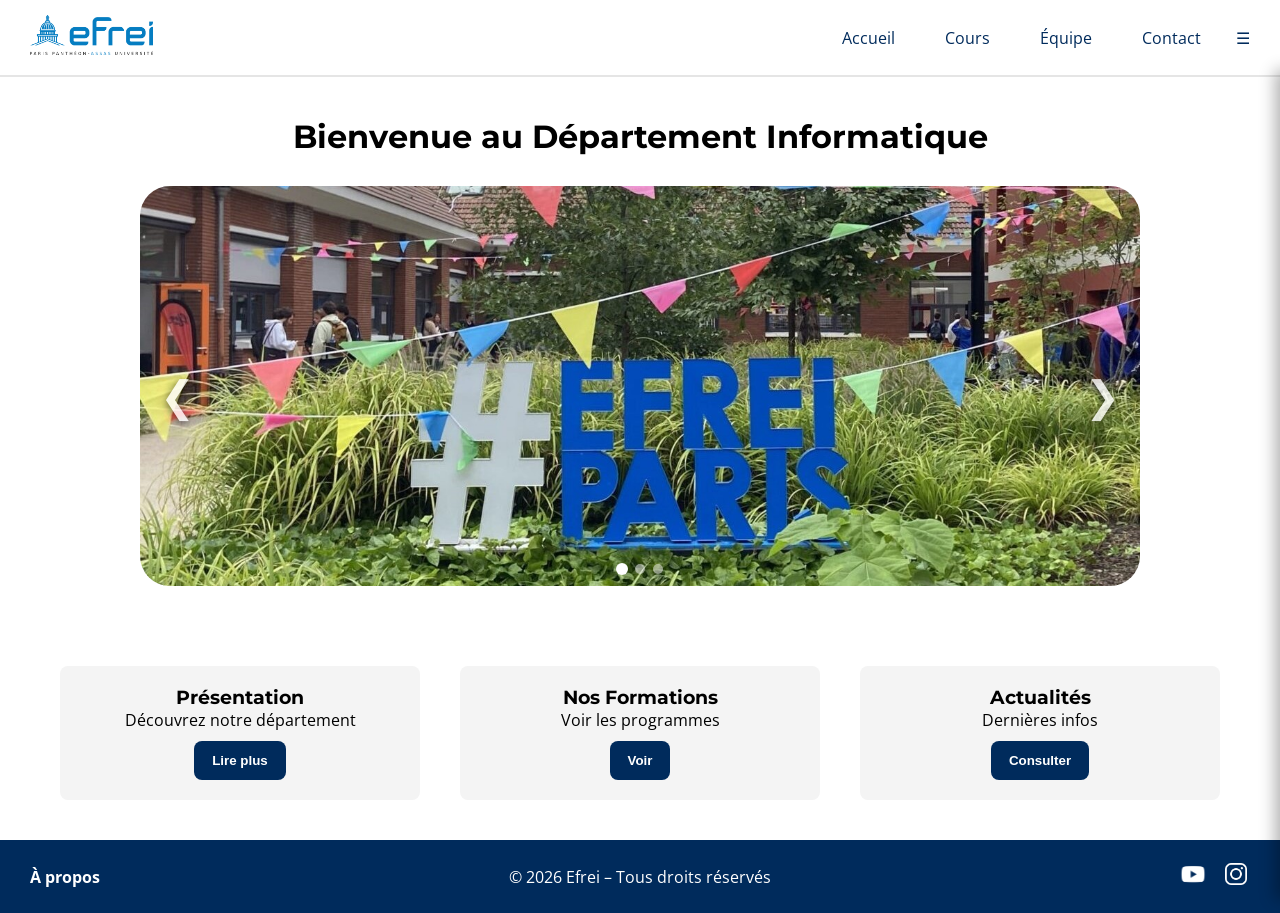
==== sitewebEfrei/accueil.html @ 8d38d7be "modifications" ====
<!DOCTYPE html>
<html lang="fr">
<head>
    <meta charset="UTF-8">
    <meta name="viewport" content="width=device-width, initial-scale=1.0">
    <title>Accueil</title>
    <link rel="stylesheet" href="../css/style.css">
    <link href="https://fonts.googleapis.com/css2?family=Montserrat:wght@500;700&family=Open+Sans:wght@300;400&display=swap" rel="stylesheet">
</head>

<body>

    <header>
        <div id="sideMenu" class="side-menu">
            <a href="accueil.html">Accueil</a>
            <a href="cours.html">Cours</a>
            <a href="equipe.html">Équipe</a>
            <a href="contact.html">Contact</a>
            <a href="apropos.html">À propos</a>
        </div>

        <div class="logo">
            <a href="https://www.efrei.fr" target="_blank">
                <img src="../images/logo.png" alt="Logo">
            </a>
        </div>

        <nav>
            <ul>
                <li><a href="accueil.html">Accueil</a></li>
                <li><a href="cours.html">Cours</a></li>
                <li><a href="equipe.html">Équipe</a></li>
                <li><a href="contact.html">Contact</a></li>
                <li class="menu-icon">☰</li>
            </ul>
        </nav>
    </header>

    <main>

    <section class="hero">
        <h1>Bienvenue au Département Informatique</h1>

        <div class="carousel">
            <button class="prev">&#10094;</button>

            <div class="slides">
                <img src="../images/slide1.jpg">
                <img src="../images/slide2.webp">
                <img src="../images/slide3.jpg">
            </div>
            
            <div class="dots"></div>

            <button class="next">&#10095;</button>
        </div>
    </section>

    <section class="cards">
        <div class="card">
            <h3>Présentation</h3>
            <p>Découvrez notre département</p>
            <button class="open-popup"
                data-name="Présentation"
                data-subject="Département Informatique"
                data-text="Le département informatique de l'EFREI forme des experts en développement, réseaux, cybersécurité et intelligence artificielle. Les étudiants bénéficient d'un enseignement pratique, de projets concrets et d'un accompagnement vers le monde professionnel.">
                Lire plus
            </button>
        </div>

        <div class="card">
            <h3>Nos Formations</h3>
            <p>Voir les programmes</p>
            <button class="open-popup"
                data-name="Nos Formations"
                data-subject="Programmes disponibles"
                data-text="Nous proposons des formations en programmation web, bases de données, réseaux, systèmes embarqués et intelligence artificielle. Chaque parcours inclut des projets pratiques, du travail en équipe et des situations réelles.">
                Voir
            </button>
        </div>

        <div class="card">
            <h3>Actualités</h3>
            <p>Dernières infos</p>
            <button class="open-popup"
                data-name="Actualités"
                data-subject="Événements & nouveautés"
                data-text="Découvrez les dernières actualités du département : hackathons, conférences, projets étudiants et partenariats avec des entreprises technologiques. Restez informé de la vie du campus.">
                Consulter
            </button>
        </div>
    </section>

    </main>

    <!-- POPUP -->
    <div id="popup" class="popup">
        <div class="popup-content">
            <span class="close">&times;</span>

            <img id="popup-img" class="popup-img">

            <h2 id="popup-name"></h2>

            <p class="popup-subject" id="popup-subject"></p>

            <p id="popup-text"></p>

            <p><strong>Horaires :</strong> <span id="popup-hours"></span></p>
        </div>
    </div>

    <div id="overlay" class="overlay"></div>
    
    <footer>

    <a href="apropos.html" class="footer-about">À propos</a>

    <p>© 2026 Efrei – Tous droits réservés</p>

    <div class="socials">
        <a href="https://www.youtube.com/efrei" target="_blank">
            <img src="../images/youtube.png" alt="YouTube">
        </a>

        <a href="https://www.instagram.com/efrei_paris/" target="_blank">
            <img src="../images/instagram.png" alt="Instagram">
        </a>
    </div>

</footer>

    <script src="../js/script.js"></script>
    
</body>
</html>
---- css/style.css ----
:root {
    --blue: #0A316C;
}

* {
margin: 0;
padding: 0;
box-sizing: border-box;
}

header {
display: flex;
justify-content: space-between;
align-items: center;
padding: 15px 30px;
background: white;
color: #002b5c;
border-bottom: 2px solid #e5e5e5;
}

.logo img {
height: 40px;
cursor: pointer;
}

nav ul {
display: flex;
list-style: none;
}

nav ul li {
margin-left: 20px;
}

nav ul li a {
color: #002b5c;
text-decoration: none;
padding: 8px 15px;
border-radius: 6px;
transition: background 0.3s ease;
}

nav ul li a:hover {
text-decoration: underline;
}

.hero {
text-align: center;
padding: 40px;
}

.hero h1 {
margin-bottom: 30px;
font-size: 32px;
text-align: center;
}

.carousel {
    position: relative;
    width: 90%;
    max-width: 1000px;
    margin: auto;
    border-radius: 30px;
    overflow: hidden;
    padding-bottom: 0;
}

.dots {
    position: absolute;
    bottom: 12px;
    left: 50%;
    transform: translateX(-50%);

    display: flex;
    gap: 8px;
    z-index: 5;
}

.dot {
    width: 10px;
    height: 10px;
    border-radius: 50%;
    background: rgba(255,255,255,0.5);
    cursor: pointer;
    transition: 0.3s;
}

.dot.active {
    background: white;
    transform: scale(1.2);
}

.slides {
    position: relative;
}

.slides img {
width: 100%;
height: 400px;
object-fit: cover;
display: none;
}

.slides img.active {
display: block;
}

.prev, .next {
    position: absolute;
    top: 50%;
    transform: translateY(-50%);
    background: transparent;
    border: none;
    color: white;
    font-size: 42px;
    cursor: pointer;
    z-index: 20;
    text-shadow: 0 2px 8px rgba(0,0,0,0.8);
    transition: transform 0.2s ease, opacity 0.2s ease;
    opacity: 0.8;
}

.prev:hover, .next:hover {
transform: translateY(-50%) scale(1.3);
}


.prev { left: 10px; }
.next { right: 10px; }

.cards {
display: flex;
justify-content: space-around;
padding: 40px;
}

@media (max-width: 768px) {
    .cards {
        flex-direction: column;
        gap: 20px;
    }

    .card {
        width: 100%;
    }
}

.card {
width: 30%;
padding: 20px;
background: #f4f4f4;
text-align: center;
border-radius: 8px;
}

button {
    margin-top: 10px;
    padding: 10px;
    background: #002b5c;
    color: white;
    border: none;
    cursor: pointer;
    border-radius: 8px; /* ✅ AJOUT */
    transition: 0.3s;
}
.courses {
display: flex;
padding: 40px;
}

.courses div {
width: 50%;
}

.team {
    display: grid;
    grid-template-columns: repeat(4, 1fr);
    gap: 30px;
    padding: 60px 40px;
    max-width: 1200px;
    margin: auto;
}

.teacher {
    background: white;
    border-radius: 15px;
    overflow: hidden;
    text-align: center;
    box-shadow: 0 4px 15px rgba(0,0,0,0.08);
    transition: transform 0.25s ease, box-shadow 0.25s ease;
}

.teacher:hover {
    transform: translateY(-8px);
    box-shadow: 0 10px 25px rgba(0,0,0,0.15);
}

.teacher h3 {
    margin-top: 15px;
    color: #002b5c;
}

.teacher p {
    padding: 0 15px;
    color: #555;
    font-size: 14px;
}

.teacher button {
    background: #002b5c;
    color: white;
    border: none;
    cursor: pointer;
    transition: 0.2s;
    margin-bottom: 20px;
    border-radius: 5px;
}

.teacher button:hover {
    background: #004a9f;
}

@media (max-width: 1024px) {
    .team {
        grid-template-columns: repeat(2, 1fr);
    }
}

@media (max-width: 600px) {
    .team {
        grid-template-columns: 1fr;
    }
}

.popup-img {
    width: 120px;
    height: 120px;
    border-radius: 50%;
    object-fit: cover;
    display: block;
    margin: 0 auto 15px auto;
}

.popup-subject {
    font-weight: bold;
    color: #002b5c;
    margin-bottom: 10px;
}

.popup-btn {
    display: inline-block;
    margin-top: 15px;
    padding: 10px 15px;
    background: #002b5c;
    color: white;
    text-decoration: none;
    border-radius: 6px;
}

.contact {
display: flex;
padding: 40px;
}

.contact form {
width: 50%;
display: flex;
flex-direction: column;
}

.contact input,
.contact textarea {
margin-bottom: 10px;
padding: 10px;
}

.about {
width: 50%;
padding-left: 20px;
}

footer {
    position: relative;
    display: flex;
    align-items: center;
    padding: 20px 30px;
    background: #002b5c;
    color: white;
}

footer p {
position: absolute;
left: 50%;
transform: translateX(-50%);
}

.teacher img {
    width: 100%;
    height: 200px;
    object-fit: cover;
    object-position: center;
}

html, body {
    height: 100%;
}

body {
    display: flex;
    flex-direction: column;
    font-family: 'Open Sans', sans-serif;
}

h1, h2, h3 {
    font-family: 'Montserrat', sans-serif;
}

main, section {
    flex: 1;
}

.card {
transition: transform 0.3s ease;
}

.card button {
    padding: 12px 18px;
    font-weight: bold;
}

.card:hover {
transform: translateY(-10px);
}

@media (max-width: 768px) {
nav ul {
flex-direction: column;
display: none;
}

nav.active ul {
display: flex;
}
}

/* POPUP */
.popup {
display: none;
position: fixed;
top: 0;
left: 0;
width: 100%;
height: 100%;
background: rgba(0,0,0,0.7);
justify-content: center;
align-items: center;
z-index: 1000;
}

.popup-content {
background: white;
padding: 30px;
width: 60%;
max-width: 600px;
border-radius: 12px;
text-align: center;
position: relative;
animation: popupFade 0.3s ease;
text-align: center;
}

.popup-content h2 {
margin-bottom: 15px;
color: #002b5c;
}

.popup-content p {
line-height: 1.6;
}

.close {
position: absolute;
top: 15px;
right: 20px;
font-size: 28px;
cursor: pointer;
color: #333;
}

@keyframes popupFade {
from {
transform: scale(0.8);
opacity: 0;
}
to {
transform: scale(1);
opacity: 1;
}
}

button:hover {
    transform: scale(1.05);
    background: #004a9f;
}

.logo img {
height: 40px;
cursor: pointer;
transition: transform 0.3s ease;
}

nav ul li a:hover {
background: rgba(255,255,255,0.2);
}

.side-menu {
position: fixed;
top: 70px;
right: -250px;
width: 250px;
height: calc(100% - 70px);
background: #002b5c;
padding-top: 20px;
display: flex;
flex-direction: column;
transition: right 0.3s ease;
z-index: 2000;
box-shadow: -5px 0 15px rgba(0,0,0,0.3);
transition: right 0.35s ease;
}

.side-menu a {
color: white;
padding: 15px 20px;
text-decoration: none;
border-bottom: 1px solid rgba(255,255,255,0.2);
}

.side-menu a:hover {
background: rgba(255,255,255,0.2);
}

.side-menu.active {
right: 0;
}

.overlay {
position: fixed;
top: 0;
left: 0;
width: 100%;
height: 100%;
background: rgba(0,0,0,0.5);
opacity: 0;
pointer-events: none;
transition: 0.3s;
z-index: 1500;
}

.overlay.active {
opacity: 1;
pointer-events: auto;
}

.menu-icon:hover {
box-shadow: 0 4px 10px rgba(0,0,0,0.3);
transform: translateY(-2px);
}

nav ul li a,
.menu-icon {
user-select: none;
}

.socials {
margin-left: auto;
display: flex;
gap: 15px;
}

.socials img {
width: 28px;
height: 28px;
transition: transform 0.3s ease, opacity 0.3s ease;
cursor: pointer;
}

.socials img:hover {
transform: scale(1.2);
opacity: 0.8;
}

.team-title {
    text-align: center;
    font-size: 36px;
    margin: 40px 0 0px;
    color: #002b5c;
    font-weight: bold;
}

.contact-card {
    flex: 1;
    background: white;
    padding: 30px;
    border-radius: 15px;
    box-shadow: 0 5px 20px rgba(0,0,0,0.1);
}

.contact-card h1 {
    color: #002b5c;
    margin-bottom: 10px;
}

.subtitle {
    margin-bottom: 20px;
    color: #666;
}

.contact-card form {
    display: flex;
    flex-direction: column;
}

.contact-card label {
    margin-top: 10px;
    margin-bottom: 5px;
    font-weight: bold;
    color: #002b5c;
}

.contact-card input,
.contact-card textarea {
    padding: 10px;
    border-radius: 8px;
    border: 1px solid #ddd;
}

.contact-card textarea {
    min-height: 120px;
    resize: none;
}

.contact-card button {
    margin-top: 20px;
    padding: 12px;
    background: #002b5c;
    color: white;
    border: none;
    border-radius: 8px;
    cursor: pointer;
    transition: 0.3s;
}

.contact-card button:hover {
    background: #004a9f;
}

.contact-info {
    flex: 1;
    padding: 30px;
}

.contact-info h2 {
    color: #002b5c;
    margin-bottom: 10px;
}

.info-box {
    margin-top: 20px;
    padding: 20px;
    background: #f4f4f4;
    border-radius: 10px;
}


.footer-about {
    position: absolute;
    left: 30px;
    color: white;
    text-decoration: none;
    font-weight: bold;
    transition: 0.2s;
}

.footer-about:hover {
    text-decoration: underline;
}

.footer-about:hover {
    transform: translateY(-2px);
}

.about-page {
    padding: 50px;
    max-width: 1000px;
    margin: auto;
}

.about-content h2 {
    color: #002b5c;
    margin-top: 30px;
}

.about-content p {
    margin-top: 10px;
    line-height: 1.6;
    color: #444;
}

.about-team {
    display: flex;
    gap: 20px;
    margin-top: 20px;
    flex-wrap: wrap;
}

.about-card {
    flex: 1;
    min-width: 250px;
    background: #f4f4f4;
    padding: 20px;
    border-radius: 10px;
    text-align: center;
}


/* PAGE CONTACT - LAYOUT GLOBAL */
.contact-container {
    display: flex;
    justify-content: center;
    align-items: flex-start;
    gap: 40px;

    padding: 40px 20px;

    width: 100%;
    max-width: 1400px; /* 🔥 plus large */
    margin: auto;
}

/* FORMULAIRE PLUS LARGE */
.contact-card {
    flex: 3;
    background: white;
    padding: 30px;

    border-radius: 15px;
    box-shadow: 0 5px 20px rgba(0,0,0,0.1);

    max-width: 800px; /* 🔥 évite qu’il soit trop étiré verticalement */
}

/* INFO PLUS PETITE */
.contact-info {
    flex: 1;
    padding: 30px;
}

/* INPUTS */
.contact-card input {
    width: 100%;
}

/* 🔥 TEXTAREA PLUS GRAND (IMPORTANT) */
.contact-card textarea {
    width: 100%;
    min-height: 200px;   /* ⬅️ hauteur augmentée */
    resize: vertical;    /* utilisateur peut agrandir */
}

/* BOUTON PLUS PROPRE */
.contact-card button {
    width: 100%;
    margin-top: 15px;
}

/* ÉVITE LES CARTES TROP GRANDES VERTICALEMENT */
.contact-card form {
    display: flex;
    flex-direction: column;
    gap: 10px;
}

/* RESPONSIVE */
@media (max-width: 900px) {
    .contact-container {
        flex-direction: column;
        align-items: center;
    }

    .contact-card,
    .contact-info {
        width: 100%;
        max-width: 100%;
    }
}

.contact-card h1 {
    margin-bottom: 10px;
}

.contact-card label {
    margin-top: 10px;
}

.about-image {
    display: block;
    width: 100%;
    max-width: 900px;
    height: auto;
    margin: 20px auto 40px auto;

    border-radius: 12px;
    box-shadow: 0 8px 25px rgba(0,0,0,0.15);
}

.about-page {
    padding: 40px 20px;
    max-width: 1200px; /* 🔥 plus large */
    margin: auto;
}

.about-content {
    width: 100%;
}

.about-content p {
    text-align: justify;
}

.planning {
    width: 100%;
    max-width: 1800px;
    margin: 40px auto;
    border-collapse: collapse;
    font-size : 20px;
    border-spacing: 0;
    box-shadow: 0 12px 30px rgba(0,0,0,0.08);
    border-radius: 15px;
    overflow: hidden;
}

.planning th,
.planning td {
    border: 1px solid #ddd;
    padding: 35px 25px;
    text-align: center;
}

.planning th {
    background: #002b5c;
    color: white;
    font-size: 15px;
}

.planning td {
    background: #f9f9f9;
}

.planning td:first-child {
    white-space: nowrap;
}

.course {
    border-radius: 8px;
    transition: transform 0.2s ease, filter 0.2s ease;
    text-align: center;
    cursor: pointer;
}

.course.web {
    background: #ec9393;
    color : rgb(89, 3, 3);
}

.course.bdd {
    background: #6ba8da;
    color : rgb(7, 25, 94);
}

.course.reseaux {
    background: #76d786;
    color : rgb(7, 58, 5);
}

.course.projet {
    background: #9e86e5;
    color: rgb(39, 6, 81);
}

.course.libre {
    background: #ceaa78;
    color: #301e02;
}

.course:hover {
    transform: scale(1.05);
    filter: brightness(1.05);
}

.planning-title {
    text-align: center;
    margin: 30px 0;
    color: #002b5c;
}

.planning-header {
    text-align: center;
    margin-top: 30px;
    margin-bottom: 20px;
}

.planning-header p {
    color: #666;
}

.planning tr:hover td {
    background: #dbe6ff;
    transition: 0.2s;
}

.planning-header .info-planning {
    text-align: center;
    color: #aa4a06 !important;
    margin-bottom: 15px;
    font-style: italic;
}

.today {
    text-align: center;
    margin-top: 10px;
    font-weight: bold;
    color: #0f3663;
}

.stats {
    display: flex;
    justify-content: center;
    gap: 15px;
    margin-top: 15px;
}

.stats div {
    background: #e6f0ff;
    padding: 8px 15px;
    border-radius: 20px;
    font-weight: bold;
}

.resume {
    color: #6b686f;
    text-align: center;
    margin-top: 20px;
    font-weight: bold;

    background: #d3c1ff;
    padding: 15px;
    border-radius: 12px;
    display: inline-block;
}
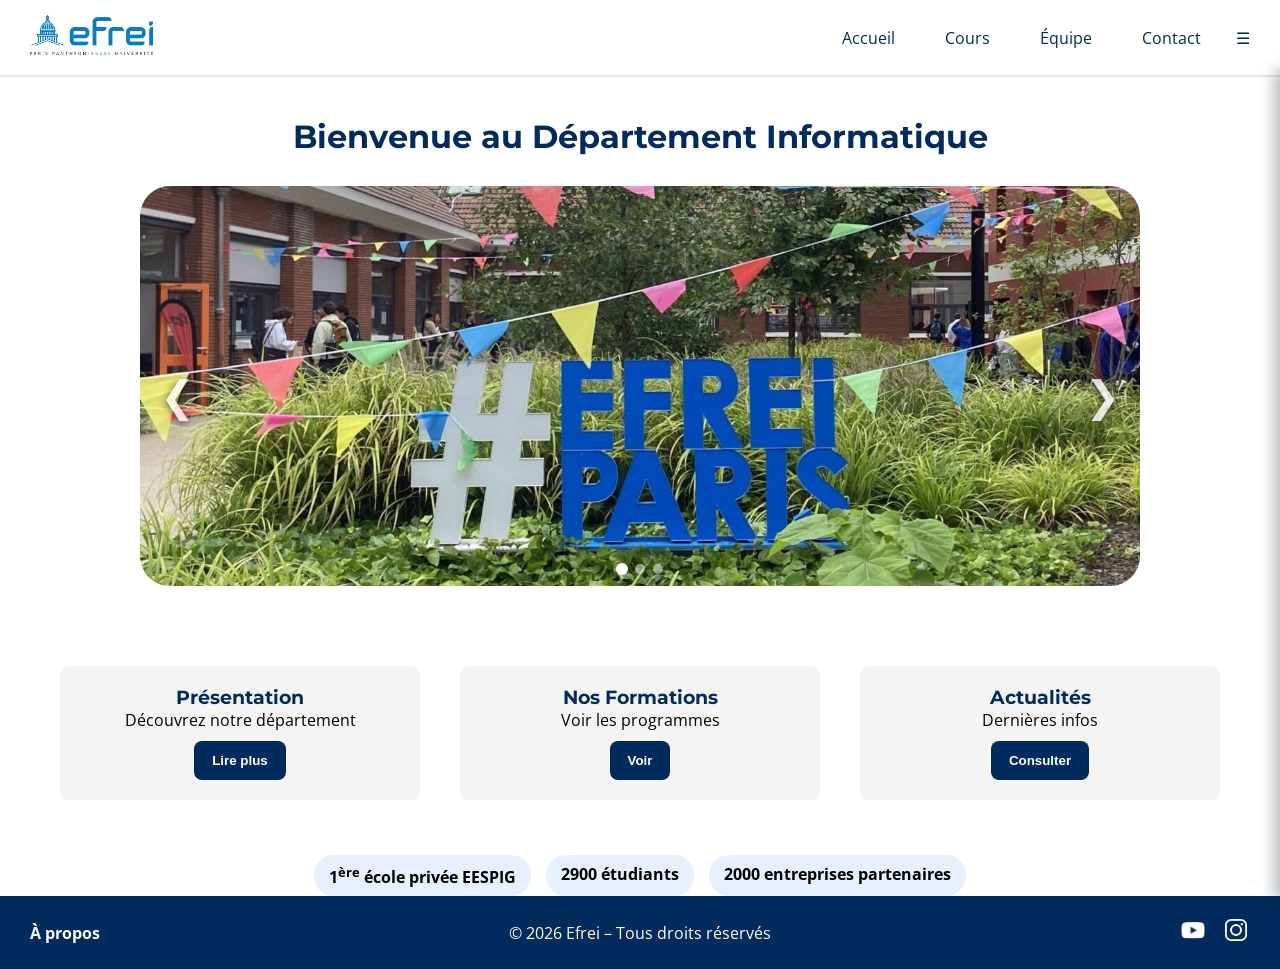
==== commit 83de92c0: "modifications" ====
--- a/sitewebEfrei/accueil.html
+++ b/sitewebEfrei/accueil.html
@@ -91,6 +91,12 @@
         </div>
     </section>
 
+    <section class="stats">
+        <div>1<sup>ère</sup> école privée EESPIG</div>
+        <div>2900 étudiants</div>
+        <div>2000 entreprises partenaires</div>
+    </section>
+
     </main>
 
     <!-- POPUP -->
--- a/css/style.css
+++ b/css/style.css
@@ -1,5 +1,9 @@
 :root {
     --blue: #0A316C;
+    --blue-dark: #002b5c;
+    --blue-light: #004a9f;
+    --grey-bg: #f4f4f4;
+    --text-dark: #333;
 }
 
 * {
@@ -14,7 +18,7 @@
 align-items: center;
 padding: 15px 30px;
 background: white;
-color: #002b5c;
+color: var(--blue-dark);
 border-bottom: 2px solid #e5e5e5;
 }
 
@@ -156,11 +160,11 @@
 button {
     margin-top: 10px;
     padding: 10px;
-    background: #002b5c;
+    background: var(--blue-dark);
     color: white;
     border: none;
     cursor: pointer;
-    border-radius: 8px; /* ✅ AJOUT */
+    border-radius: 8px;
     transition: 0.3s;
 }
 .courses {
@@ -284,7 +288,7 @@
     display: flex;
     align-items: center;
     padding: 20px 30px;
-    background: #002b5c;
+    background: var(--blue-dark);
     color: white;
 }
 
@@ -313,6 +317,7 @@
 
 h1, h2, h3 {
     font-family: 'Montserrat', sans-serif;
+    color: var(--blue-dark);
 }
 
 main, section {
@@ -320,7 +325,8 @@
 }
 
 .card {
-transition: transform 0.3s ease;
+    transition: transform 0.3s ease;
+    background: var(--grey-bg)
 }
 
 .card button {
@@ -400,7 +406,7 @@
 
 button:hover {
     transform: scale(1.05);
-    background: #004a9f;
+    background: var(--blue-light);
 }
 
 .logo img {
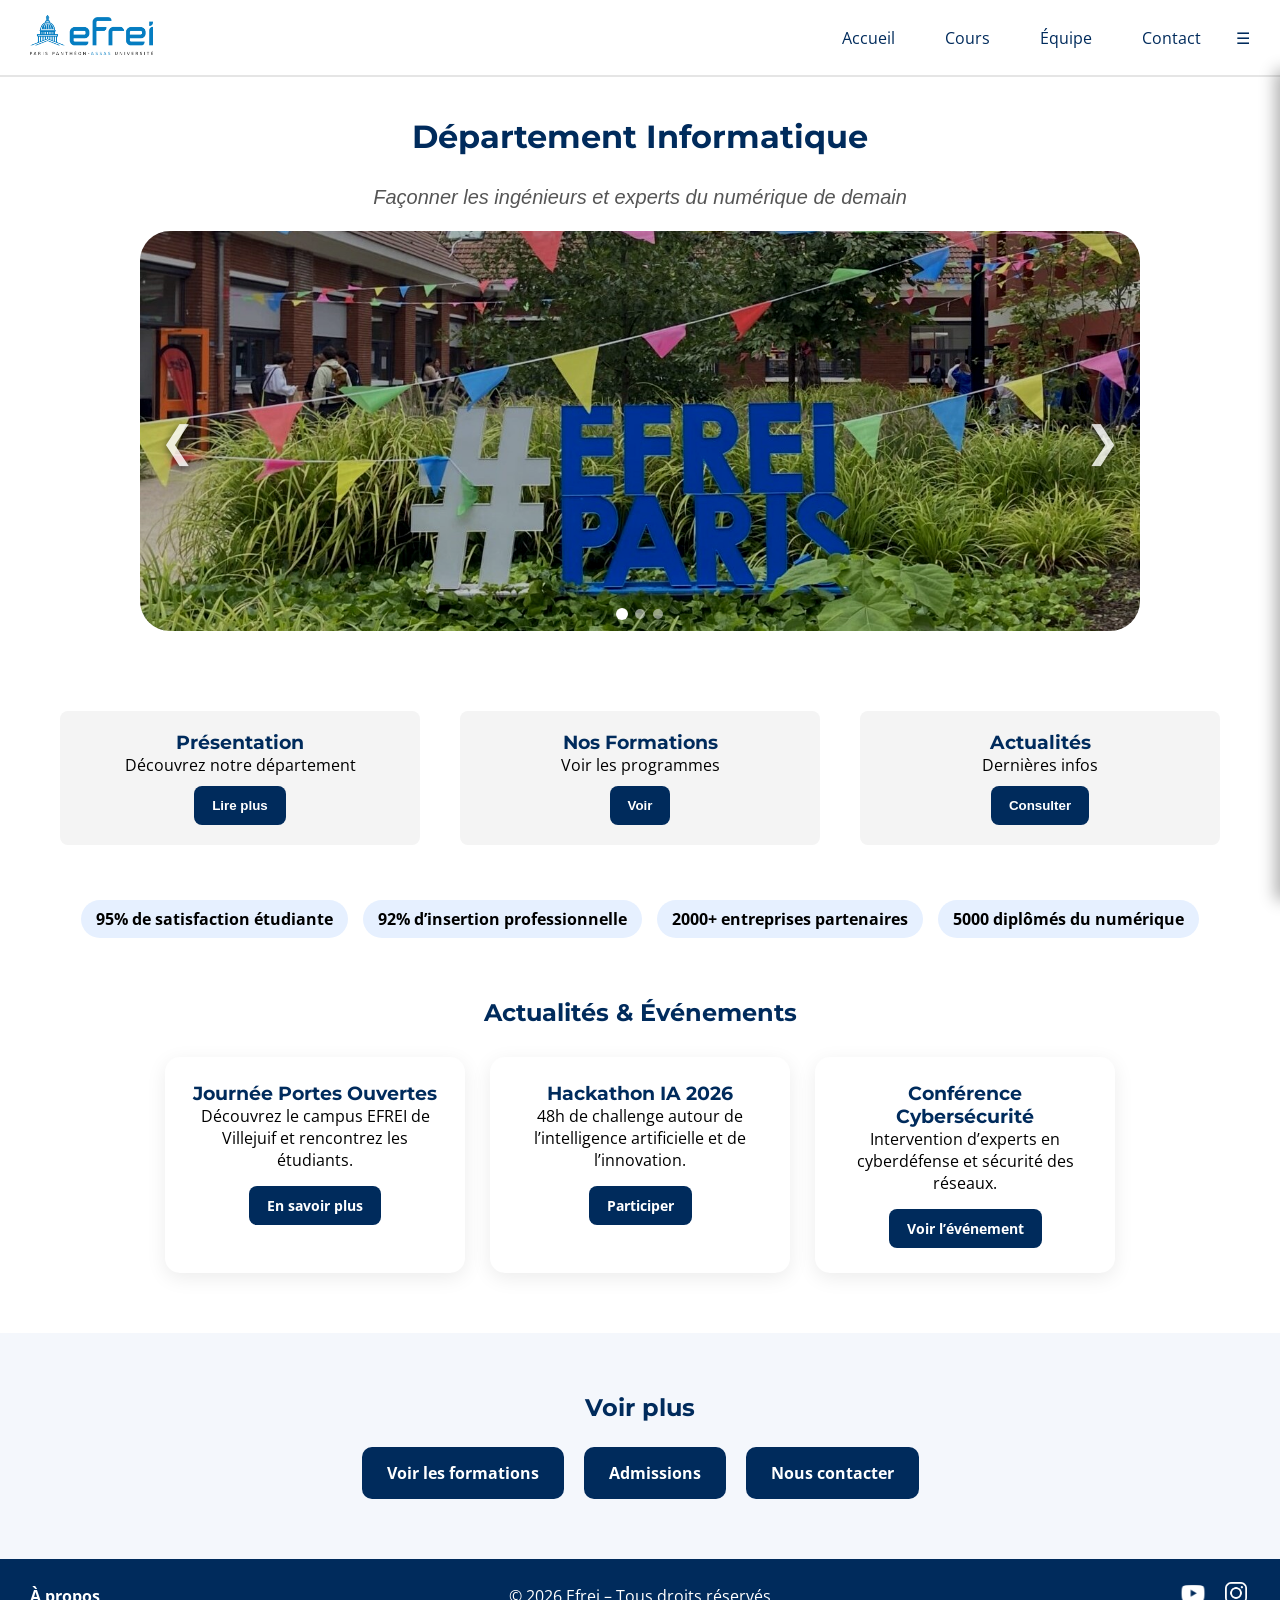
==== commit 264a198f: "Page hackathon et formulaire" ====
--- a/sitewebEfrei/accueil.html
+++ b/sitewebEfrei/accueil.html
@@ -17,6 +17,7 @@
             <a href="equipe.html">Équipe</a>
             <a href="contact.html">Contact</a>
             <a href="apropos.html">À propos</a>
+            <a href="hackathon.html">Hackathon</a>
         </div>
 
         <div class="logo">
@@ -39,7 +40,9 @@
     <main>
 
     <section class="hero">
-        <h1>Bienvenue au Département Informatique</h1>
+        <h1>Département Informatique</h1>
+        <h2>Façonner les ingénieurs et experts du numérique de demain</h2>
+        <br>
 
         <div class="carousel">
             <button class="prev">&#10094;</button>
@@ -92,14 +95,67 @@
     </section>
 
     <section class="stats">
-        <div>1<sup>ère</sup> école privée EESPIG</div>
-        <div>2900 étudiants</div>
-        <div>2000 entreprises partenaires</div>
+        <div>95% de satisfaction étudiante</div>
+        <div>92% d’insertion professionnelle</div>
+        <div>2000+ entreprises partenaires</div>
+        <div>5000 diplômés du numérique</div>
+    </section>
+
+    <section class="news-section">
+
+        <h2>Actualités & Événements</h2>
+
+        <div class="news-container">
+
+            <div class="news-card">
+                <h3>Journée Portes Ouvertes</h3>
+                <p>Découvrez le campus EFREI de Villejuif et rencontrez les étudiants.</p>
+
+                <a href="https://www.efrei.fr/evenement/journees-portes-ouvertes/" target="_blank" class="news-btn">
+                En savoir plus
+                </a>
+            </div>
+
+            <div class="news-card">
+                <h3>Hackathon IA 2026</h3>
+                <p>48h de challenge autour de l’intelligence artificielle et de l’innovation.</p>
+
+                <a href="hackathon.html" class="news-btn">
+                    Participer
+                </a>
+            </div>
+
+            <div class="news-card">
+                <h3>Conférence Cybersécurité</h3>
+                <p>Intervention d’experts en cyberdéfense et sécurité des réseaux.</p>
+
+                <a href="https://www.efrei.fr/mastere-cybersecurite/" 
+                target="_blank"
+                class="news-btn">
+                Voir l’événement
+                </a>
+            </div>
+        </div>
+    </section>
+
+    <section class="quick-links">
+
+        <h2>Voir plus</h2>
+
+        <div class="quick-buttons">
+
+            <a href="cours.html" class="quick-btn">Voir les formations</a>
+
+            <a href="https://www.efrei.fr/parcoursup/" class="quick-btn">Admissions</a>
+
+            <a href="contact.html" class="quick-btn">Nous contacter</a>
+
+        </div>
+
     </section>
 
     </main>
 
-    <!-- POPUP -->
     <div id="popup" class="popup">
         <div class="popup-content">
             <span class="close">&times;</span>
--- a/css/style.css
+++ b/css/style.css
@@ -59,6 +59,13 @@
 text-align: center;
 }
 
+.hero h2 {
+    font-size: 20px;
+    font-style: italic;
+    font-weight: 400;
+    color: #555;
+}
+
 .carousel {
     position: relative;
     width: 90%;
@@ -103,7 +110,9 @@
 height: 400px;
 object-fit: cover;
 display: none;
-}
+filter: brightness(0.75) contrast(1.1) saturate(1.1);
+}
+    
 
 .slides img.active {
 display: block;
@@ -406,7 +415,8 @@
 
 button:hover {
     transform: scale(1.05);
-    background: var(--blue-light);
+    background: #81ECEC;
+    color: #002b5c;
 }
 
 .logo img {
@@ -775,28 +785,28 @@
 }
 
 .course.web {
-    background: #ec9393;
-    color : rgb(89, 3, 3);
+    background: #81ECEC; /* Cyan technologique */
+    color: #002b5c;
 }
 
 .course.bdd {
-    background: #6ba8da;
-    color : rgb(7, 25, 94);
+    background: #b9e7ff;
+    color: #002b5c;
 }
 
 .course.reseaux {
-    background: #76d786;
-    color : rgb(7, 58, 5);
+    background: #0A316C; /* Bleu académique */
+    color: white;
 }
 
 .course.projet {
-    background: #9e86e5;
-    color: rgb(39, 6, 81);
+    background: #d6f5ff;
+    color: #002b5c;
 }
 
 .course.libre {
-    background: #ceaa78;
-    color: #301e02;
+    background: #FDCB6E; /* Jaune électrique */
+    color: #4a3200;
 }
 
 .course:hover {
@@ -865,4 +875,101 @@
     display: inline-block;
 }
 
-
+.news-section {
+    padding: 60px 40px;
+    text-align: center;
+}
+
+.news-container {
+    display: flex;
+    gap: 25px;
+    justify-content: center;
+    flex-wrap: wrap;
+    margin-top: 30px;
+}
+
+.news-card {
+    background: white;
+    padding: 25px;
+    border-radius: 15px;
+    width: 300px;
+    box-shadow: 0 5px 20px rgba(0,0,0,0.08);
+    transition: 0.3s;
+}
+
+.news-card:hover {
+    transform: translateY(-8px);
+}
+
+.quick-links {
+    text-align: center;
+    padding: 60px 20px;
+    background: #f4f7fc;
+}
+
+.quick-buttons {
+    display: flex;
+    justify-content: center;
+    gap: 20px;
+    flex-wrap: wrap;
+    margin-top: 25px;
+}
+
+.quick-btn {
+    background: #002b5c;
+    color: white;
+    padding: 15px 25px;
+    border-radius: 10px;
+    text-decoration: none;
+    font-weight: bold;
+    transition: 0.3s;
+}
+
+.quick-btn:hover {
+    background: #004a9f;
+    transform: scale(1.05);
+}
+
+.news-btn {
+    display: inline-block;
+    margin-top: 15px;
+    padding: 10px 18px;
+
+    background: #002b5c;
+    color: white;
+
+    text-decoration: none;
+    border-radius: 8px;
+
+    font-size: 14px;
+    font-weight: bold;
+
+    transition: 0.3s;
+}
+
+.news-btn:hover {
+    background: #004a9f;
+    transform: scale(1.05);
+}
+
+.contact-card select {
+    width: 100%;
+    padding: 10px;
+    border-radius: 8px;
+    border: 1px solid #ddd;
+    margin-bottom: 10px;
+}
+
+.radio-group,
+.checkbox-group {
+    display: flex;
+    flex-wrap: wrap;
+    gap: 15px;
+    margin: 10px 0 20px;
+}
+
+.radio-group label,
+.checkbox-group label {
+    font-weight: normal;
+    color: #333;
+}
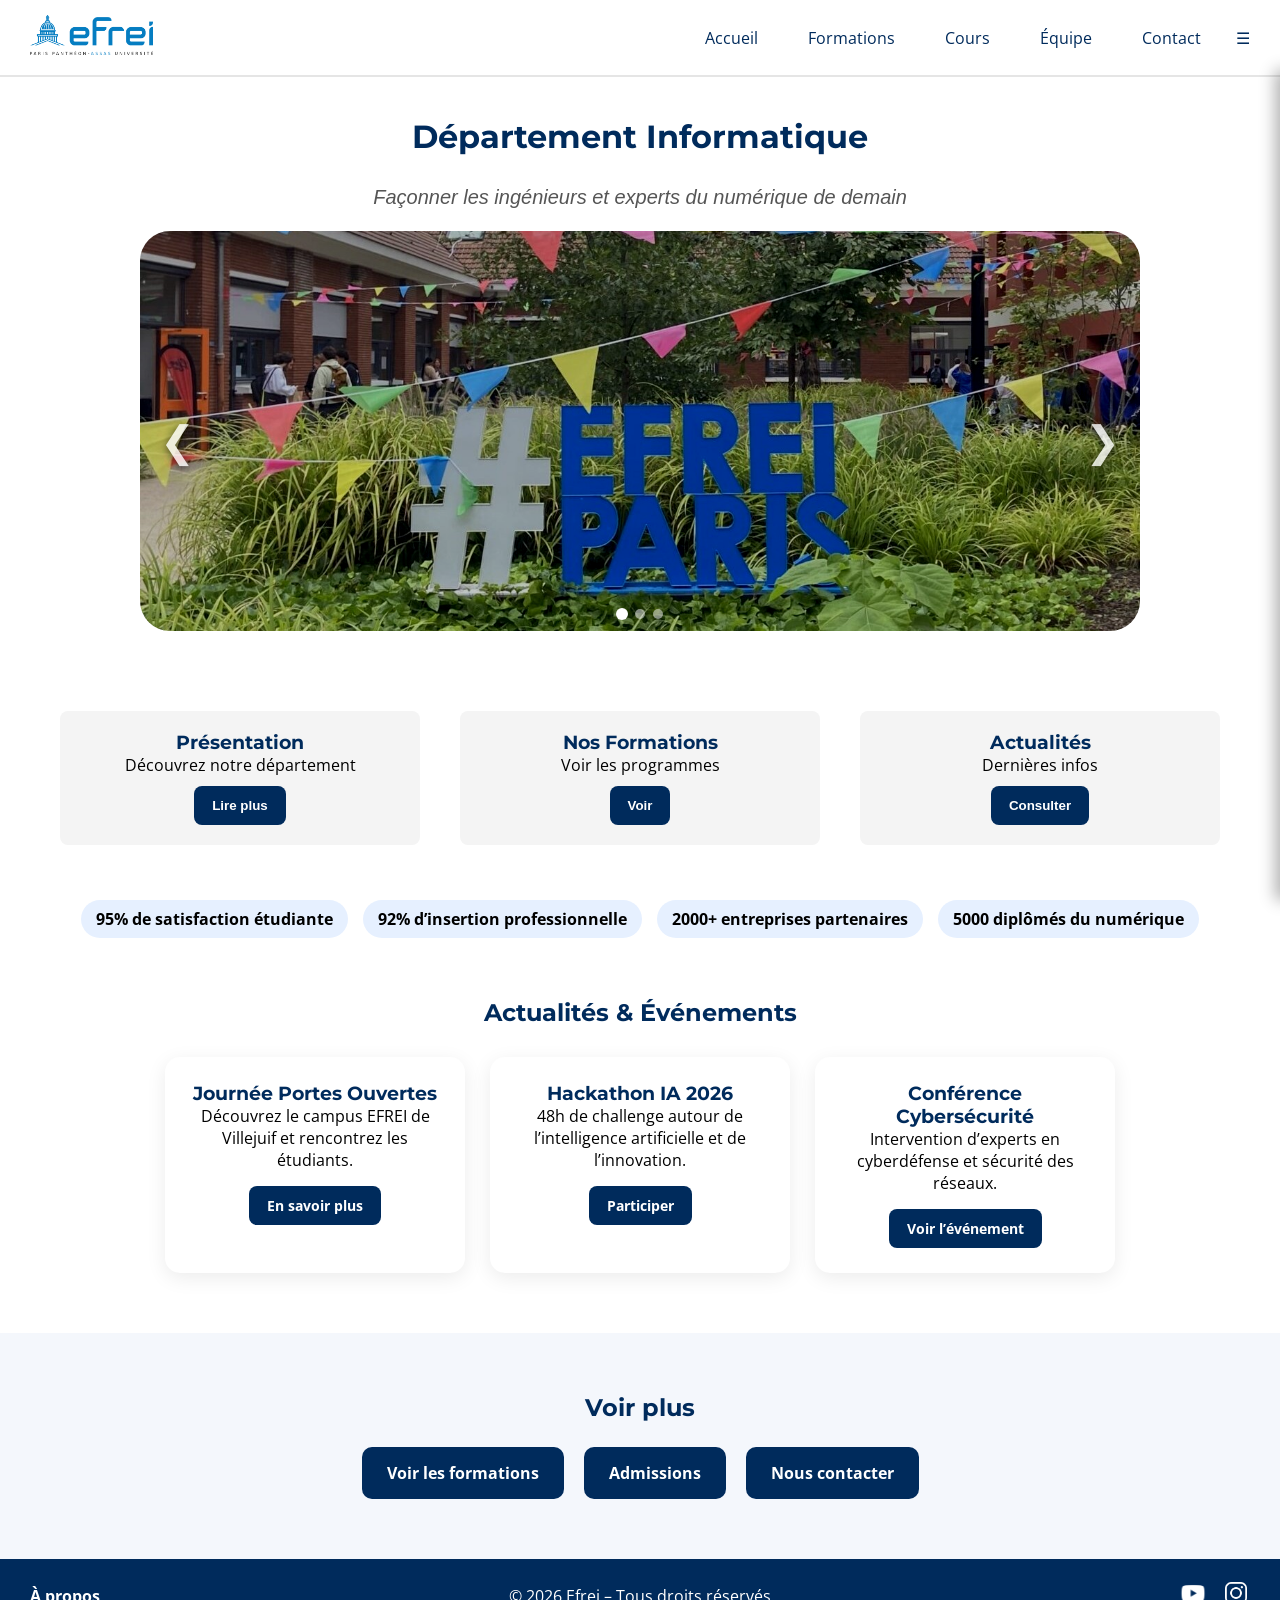
==== commit 945aac69: "Modifications enseignants" ====
--- a/sitewebEfrei/accueil.html
+++ b/sitewebEfrei/accueil.html
@@ -13,6 +13,7 @@
     <header>
         <div id="sideMenu" class="side-menu">
             <a href="accueil.html">Accueil</a>
+            <a href="formations.html">Formations</a>
             <a href="cours.html">Cours</a>
             <a href="equipe.html">Équipe</a>
             <a href="contact.html">Contact</a>
@@ -29,6 +30,7 @@
         <nav>
             <ul>
                 <li><a href="accueil.html">Accueil</a></li>
+                <li><a href="formations.html">Formations</a></li>
                 <li><a href="cours.html">Cours</a></li>
                 <li><a href="equipe.html">Équipe</a></li>
                 <li><a href="contact.html">Contact</a></li>
@@ -77,7 +79,8 @@
             <button class="open-popup"
                 data-name="Nos Formations"
                 data-subject="Programmes disponibles"
-                data-text="Nous proposons des formations en programmation web, bases de données, réseaux, systèmes embarqués et intelligence artificielle. Chaque parcours inclut des projets pratiques, du travail en équipe et des situations réelles.">
+                data-text="Nous proposons des formations en programmation web, bases de données, réseaux, systèmes embarqués et intelligence artificielle. Chaque parcours inclut des projets pratiques, du travail en équipe et des situations réelles."
+                data-link="formations.html">
                 Voir
             </button>
         </div>
@@ -144,7 +147,7 @@
 
         <div class="quick-buttons">
 
-            <a href="cours.html" class="quick-btn">Voir les formations</a>
+            <a href="formations.html" class="quick-btn">Voir les formations</a>
 
             <a href="https://www.efrei.fr/parcoursup/" class="quick-btn">Admissions</a>
 
@@ -169,6 +172,9 @@
             <p id="popup-text"></p>
 
             <p><strong>Horaires :</strong> <span id="popup-hours"></span></p>
+            <a id="popup-link" class="popup-btn" href="#">
+                Lire plus
+            </a>
         </div>
     </div>
 
--- a/css/style.css
+++ b/css/style.css
@@ -311,7 +311,20 @@
     width: 100%;
     height: 200px;
     object-fit: cover;
-    object-position: center;
+    object-position: center top;
+    border-radius: 10px;
+}
+
+.teacher:nth-child(5) img {
+    object-position: center 20%;
+}
+
+.teacher:nth-child(9) img {
+    object-position: center 20%;
+}
+
+.teacher:nth-child(11) img {
+    object-position: center 20%;
 }
 
 html, body {
@@ -972,4 +985,115 @@
 .checkbox-group label {
     font-weight: normal;
     color: #333;
+}
+
+/* =========================
+   PAGE FORMATIONS
+========================= */
+
+.formations-page {
+    padding: 40px 20px;
+    max-width: 1400px;
+    margin: auto;
+}
+
+.formations-hero {
+    text-align: center;
+    margin-bottom: 60px;
+}
+
+.formations-hero h1 {
+    font-size: 42px;
+    color: #002b5c;
+    margin-bottom: 20px;
+}
+
+.formations-hero p {
+    max-width: 900px;
+    margin: auto;
+    font-size: 18px;
+    line-height: 1.8;
+    color: #555;
+}
+
+.formations-title {
+    text-align: center;
+    margin-bottom: 40px;
+    font-size: 32px;
+    color: #002b5c;
+}
+
+.formations-section {
+    margin-bottom: 70px;
+}
+
+.formations-grid {
+    display: grid;
+    grid-template-columns: repeat(auto-fit, minmax(320px, 1fr));
+    gap: 30px;
+}
+
+.formation-card {
+    background: white;
+    padding: 30px;
+    border-radius: 18px;
+    box-shadow: 0 6px 20px rgba(0,0,0,0.08);
+
+    transition: 0.3s;
+}
+
+.formation-card:hover {
+    transform: translateY(-8px);
+    box-shadow: 0 12px 30px rgba(0,0,0,0.15);
+}
+
+.formation-card h3 {
+    color: #002b5c;
+    margin-bottom: 15px;
+}
+
+.formation-card h4 {
+    margin-top: 20px;
+    margin-bottom: 10px;
+    color: #004a9f;
+}
+
+.formation-card p {
+    color: #555;
+    line-height: 1.7;
+}
+
+.formation-card ul {
+    padding-left: 20px;
+    margin-top: 10px;
+}
+
+.formation-card li {
+    margin-bottom: 8px;
+    color: #444;
+}
+
+.formations-projects {
+    margin-bottom: 50px;
+}
+
+.project-box {
+    background: #f4f4f4;
+    padding: 35px;
+    border-radius: 18px;
+    line-height: 1.8;
+    color: #444;
+    box-shadow: 0 5px 15px rgba(0,0,0,0.05);
+}
+
+@media (max-width: 768px) {
+
+    .formations-hero h1 {
+        font-size: 32px;
+    }
+
+    .formations-title {
+        font-size: 26px;
+    }
+
 }
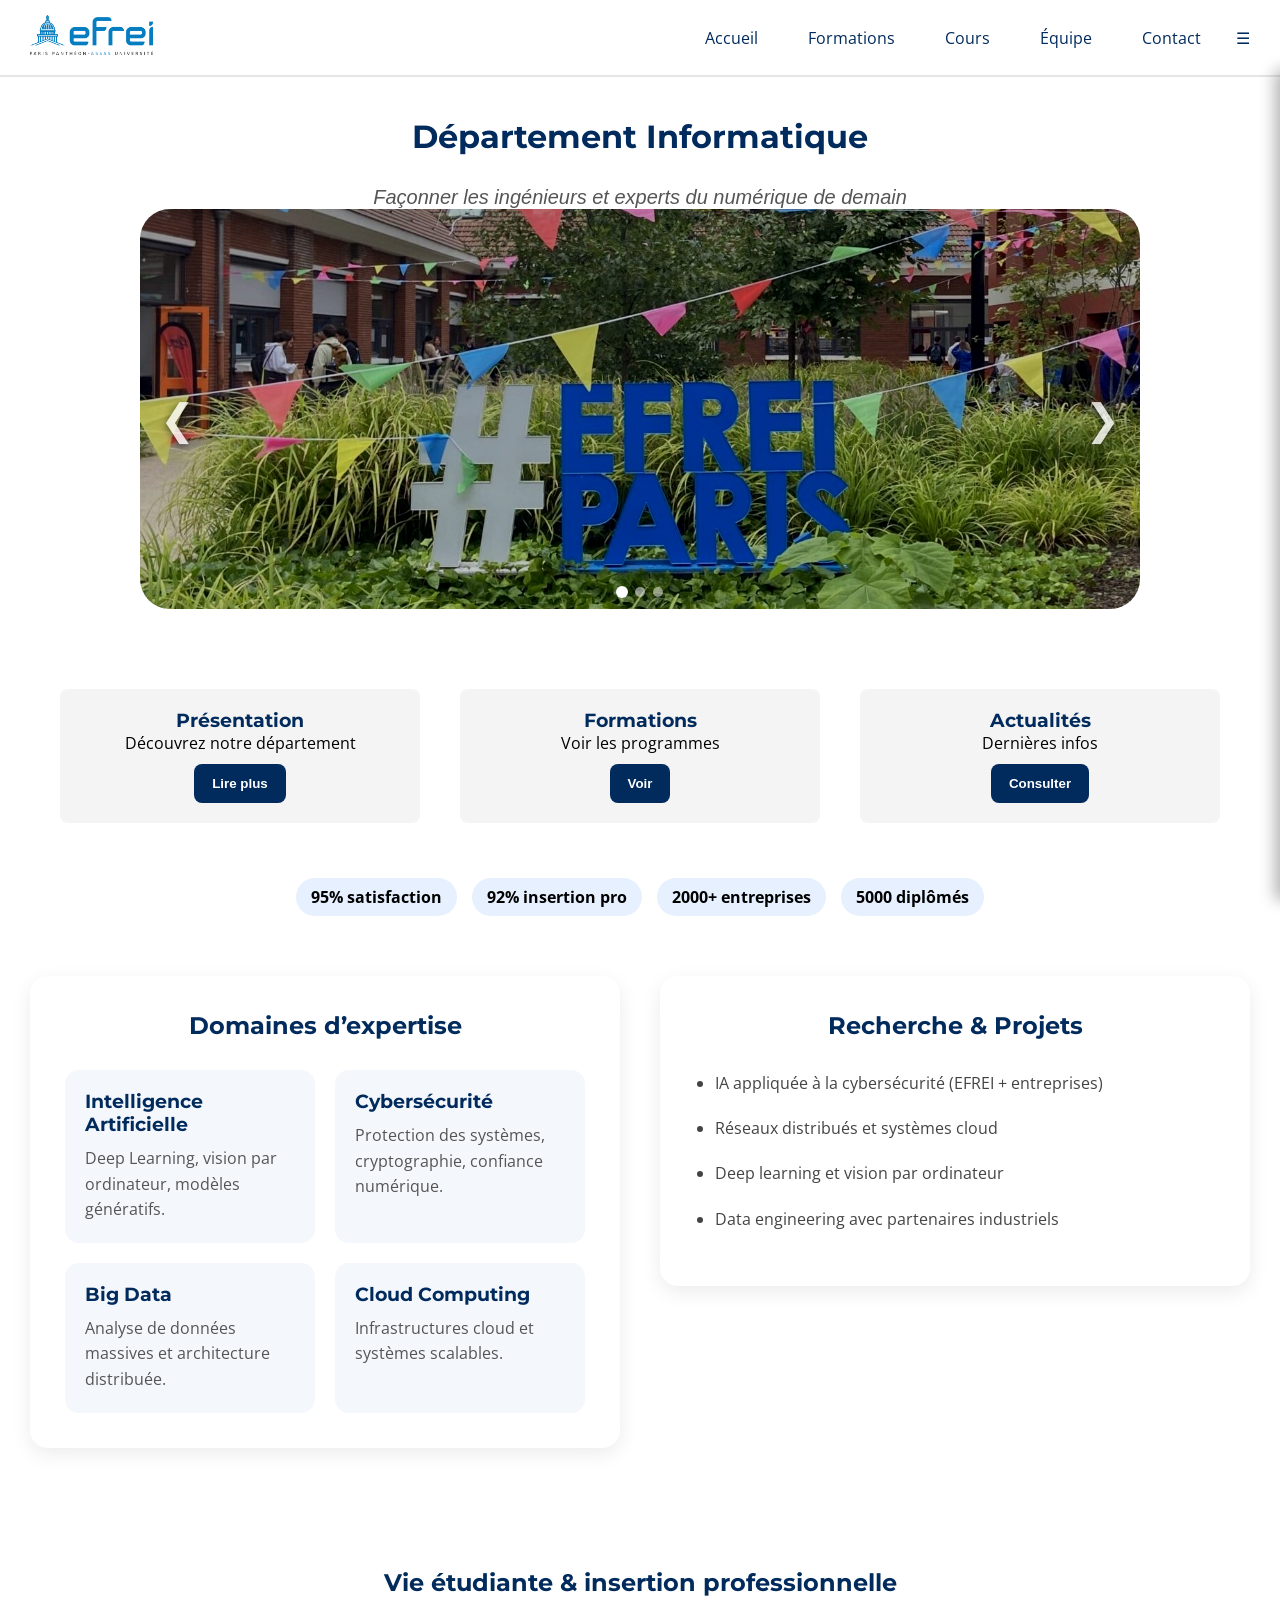
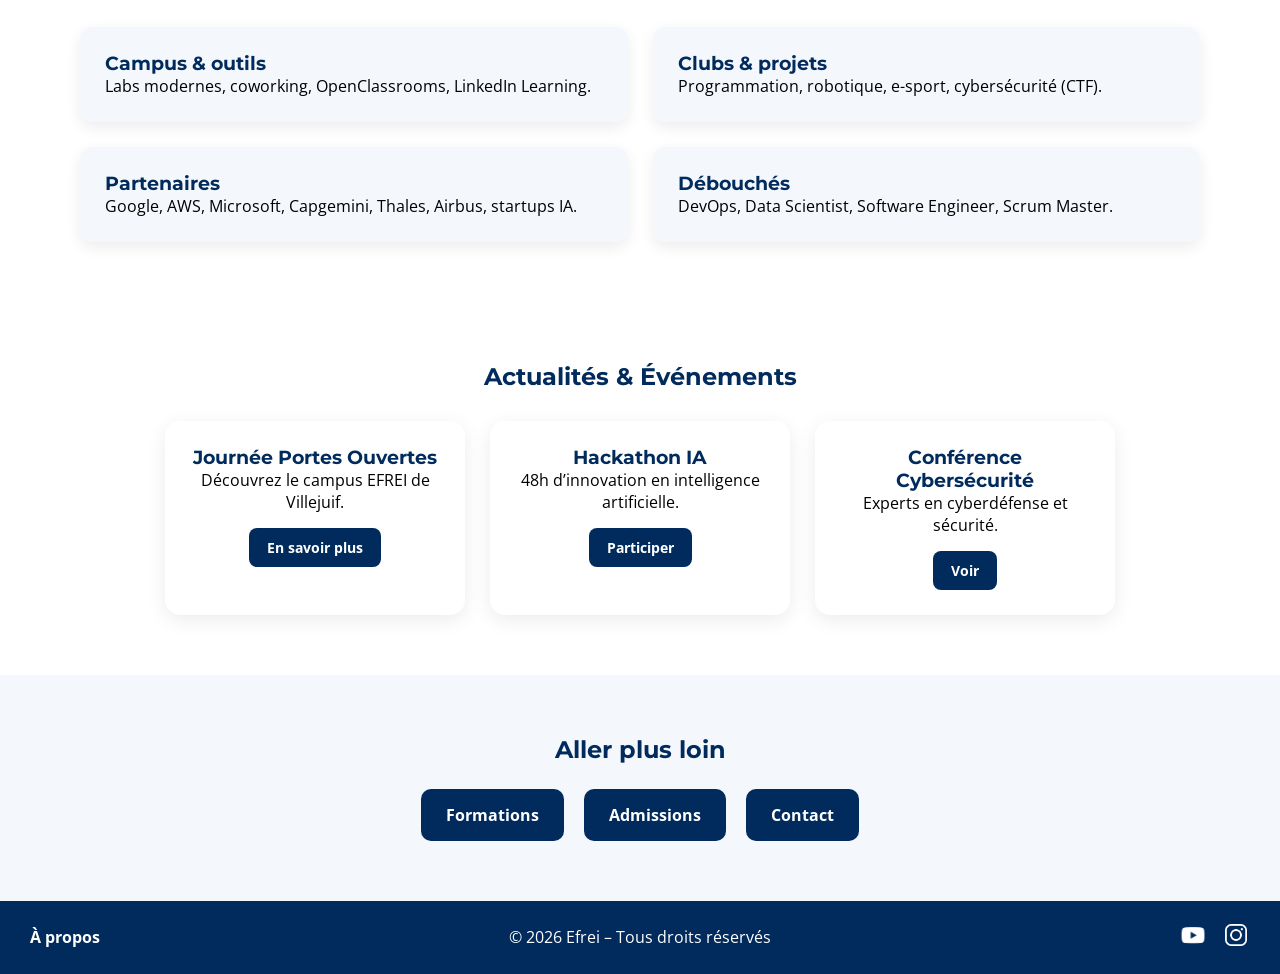
==== commit 1f1fbe93: "ajout des informations manquantes sur la page" ====
--- a/sitewebEfrei/accueil.html
+++ b/sitewebEfrei/accueil.html
@@ -4,183 +4,251 @@
     <meta charset="UTF-8">
     <meta name="viewport" content="width=device-width, initial-scale=1.0">
     <title>Accueil</title>
+
     <link rel="stylesheet" href="../css/style.css">
     <link href="https://fonts.googleapis.com/css2?family=Montserrat:wght@500;700&family=Open+Sans:wght@300;400&display=swap" rel="stylesheet">
 </head>
 
 <body>
 
-    <header>
-        <div id="sideMenu" class="side-menu">
-            <a href="accueil.html">Accueil</a>
-            <a href="formations.html">Formations</a>
-            <a href="cours.html">Cours</a>
-            <a href="equipe.html">Équipe</a>
-            <a href="contact.html">Contact</a>
-            <a href="apropos.html">À propos</a>
-            <a href="hackathon.html">Hackathon</a>
-        </div>
-
-        <div class="logo">
-            <a href="https://www.efrei.fr" target="_blank">
-                <img src="../images/logo.png" alt="Logo">
+<header>
+    <div id="sideMenu" class="side-menu">
+        <a href="accueil.html">Accueil</a>
+        <a href="formations.html">Formations</a>
+        <a href="cours.html">Cours</a>
+        <a href="equipe.html">Équipe</a>
+        <a href="contact.html">Contact</a>
+        <a href="apropos.html">À propos</a>
+        <a href="hackathon.html">Hackathon</a>
+    </div>
+
+    <div class="logo">
+        <a href="https://www.efrei.fr" target="_blank">
+            <img src="../images/logo.png" alt="Logo">
+        </a>
+    </div>
+
+    <nav>
+        <ul>
+            <li><a href="accueil.html">Accueil</a></li>
+            <li><a href="formations.html">Formations</a></li>
+            <li><a href="cours.html">Cours</a></li>
+            <li><a href="equipe.html">Équipe</a></li>
+            <li><a href="contact.html">Contact</a></li>
+            <li class="menu-icon">☰</li>
+        </ul>
+    </nav>
+</header>
+
+<main>
+
+<!-- HERO -->
+<section class="hero">
+    <h1>Département Informatique</h1>
+    <h2>Façonner les ingénieurs et experts du numérique de demain</h2>
+
+    <div class="carousel">
+        <button class="prev">&#10094;</button>
+
+        <div class="slides">
+            <img src="../images/slide1.jpg" class="active">
+            <img src="../images/slide2.webp">
+            <img src="../images/slide3.jpg">
+        </div>
+
+        <div class="dots"></div>
+        <button class="next">&#10095;</button>
+    </div>
+</section>
+
+<!-- CARDS -->
+<section class="cards">
+
+    <div class="card">
+        <h3>Présentation</h3>
+        <p>Découvrez notre département</p>
+        <button class="open-popup"
+            data-name="Présentation"
+            data-subject="Département Informatique"
+            data-text="Le département informatique de l'EFREI forme des experts en développement, réseaux, cybersécurité et intelligence artificielle. Les étudiants bénéficient d'un enseignement pratique et de projets concrets.">
+            Lire plus
+        </button>
+    </div>
+
+    <div class="card">
+        <h3>Formations</h3>
+        <p>Voir les programmes</p>
+        <button class="open-popup"
+            data-name="Formations"
+            data-subject="Programmes"
+            data-text="Programmation web, bases de données, réseaux, IA et systèmes embarqués."
+            data-link="formations.html">
+            Voir
+        </button>
+    </div>
+
+    <div class="card">
+        <h3>Actualités</h3>
+        <p>Dernières infos</p>
+        <button class="open-popup"
+            data-name="Actualités"
+            data-subject="Événements"
+            data-text="Hackathons, conférences et projets étudiants."
+        >
+            Consulter
+        </button>
+    </div>
+
+</section>
+
+<!-- STATS -->
+<section class="stats">
+    <div>95% satisfaction</div>
+    <div>92% insertion pro</div>
+    <div>2000+ entreprises</div>
+    <div>5000 diplômés</div>
+</section>
+
+<!-- EXPERTISE + RECHERCHE -->
+<section class="research-container">
+
+    <div class="expertise">
+        <h2>Domaines d’expertise</h2>
+
+        <div class="expertise-grid">
+
+            <div class="expertise-card">
+                <h3>Intelligence Artificielle</h3>
+                <p>Deep Learning, vision par ordinateur, modèles génératifs.</p>
+            </div>
+
+            <div class="expertise-card">
+                <h3>Cybersécurité</h3>
+                <p>Protection des systèmes, cryptographie, confiance numérique.</p>
+            </div>
+
+            <div class="expertise-card">
+                <h3>Big Data</h3>
+                <p>Analyse de données massives et architecture distribuée.</p>
+            </div>
+
+            <div class="expertise-card">
+                <h3>Cloud Computing</h3>
+                <p>Infrastructures cloud et systèmes scalables.</p>
+            </div>
+
+        </div>
+    </div>
+
+    <div class="research">
+        <h2>Recherche & Projets</h2>
+
+        <ul>
+            <li>IA appliquée à la cybersécurité (EFREI + entreprises)</li>
+            <li>Réseaux distribués et systèmes cloud</li>
+            <li>Deep learning et vision par ordinateur</li>
+            <li>Data engineering avec partenaires industriels</li>
+        </ul>
+
+    </div>
+
+</section>
+
+<!-- VIE ÉTUDIANTE + PARTENARIATS + CARRIÈRES (fusion propre) -->
+<section class="campus-life">
+
+    <h2>Vie étudiante & insertion professionnelle</h2>
+
+    <div class="campus-grid">
+
+        <div class="campus-card">
+            <h3>Campus & outils</h3>
+            <p>Labs modernes, coworking, OpenClassrooms, LinkedIn Learning.</p>
+        </div>
+
+        <div class="campus-card">
+            <h3>Clubs & projets</h3>
+            <p>Programmation, robotique, e-sport, cybersécurité (CTF).</p>
+        </div>
+
+        <div class="campus-card">
+            <h3>Partenaires</h3>
+            <p>Google, AWS, Microsoft, Capgemini, Thales, Airbus, startups IA.</p>
+        </div>
+
+        <div class="campus-card">
+            <h3>Débouchés</h3>
+            <p>DevOps, Data Scientist, Software Engineer, Scrum Master.</p>
+        </div>
+
+    </div>
+
+</section>
+
+<!-- ACTUALITÉS -->
+<section class="news-section">
+
+    <h2>Actualités & Événements</h2>
+
+    <div class="news-container">
+
+        <div class="news-card">
+            <h3>Journée Portes Ouvertes</h3>
+            <p>Découvrez le campus EFREI de Villejuif.</p>
+            <a href="https://www.efrei.fr/evenement/journees-portes-ouvertes/" target="_blank" class="news-btn">
+                En savoir plus
             </a>
         </div>
 
-        <nav>
-            <ul>
-                <li><a href="accueil.html">Accueil</a></li>
-                <li><a href="formations.html">Formations</a></li>
-                <li><a href="cours.html">Cours</a></li>
-                <li><a href="equipe.html">Équipe</a></li>
-                <li><a href="contact.html">Contact</a></li>
-                <li class="menu-icon">☰</li>
-            </ul>
-        </nav>
-    </header>
-
-    <main>
-
-    <section class="hero">
-        <h1>Département Informatique</h1>
-        <h2>Façonner les ingénieurs et experts du numérique de demain</h2>
-        <br>
-
-        <div class="carousel">
-            <button class="prev">&#10094;</button>
-
-            <div class="slides">
-                <img src="../images/slide1.jpg">
-                <img src="../images/slide2.webp">
-                <img src="../images/slide3.jpg">
-            </div>
-            
-            <div class="dots"></div>
-
-            <button class="next">&#10095;</button>
-        </div>
-    </section>
-
-    <section class="cards">
-        <div class="card">
-            <h3>Présentation</h3>
-            <p>Découvrez notre département</p>
-            <button class="open-popup"
-                data-name="Présentation"
-                data-subject="Département Informatique"
-                data-text="Le département informatique de l'EFREI forme des experts en développement, réseaux, cybersécurité et intelligence artificielle. Les étudiants bénéficient d'un enseignement pratique, de projets concrets et d'un accompagnement vers le monde professionnel.">
-                Lire plus
-            </button>
-        </div>
-
-        <div class="card">
-            <h3>Nos Formations</h3>
-            <p>Voir les programmes</p>
-            <button class="open-popup"
-                data-name="Nos Formations"
-                data-subject="Programmes disponibles"
-                data-text="Nous proposons des formations en programmation web, bases de données, réseaux, systèmes embarqués et intelligence artificielle. Chaque parcours inclut des projets pratiques, du travail en équipe et des situations réelles."
-                data-link="formations.html">
+        <div class="news-card">
+            <h3>Hackathon IA</h3>
+            <p>48h d’innovation en intelligence artificielle.</p>
+            <a href="hackathon.html" class="news-btn">Participer</a>
+        </div>
+
+        <div class="news-card">
+            <h3>Conférence Cybersécurité</h3>
+            <p>Experts en cyberdéfense et sécurité.</p>
+            <a href="https://www.efrei.fr/mastere-cybersecurite/" target="_blank" class="news-btn">
                 Voir
-            </button>
-        </div>
-
-        <div class="card">
-            <h3>Actualités</h3>
-            <p>Dernières infos</p>
-            <button class="open-popup"
-                data-name="Actualités"
-                data-subject="Événements & nouveautés"
-                data-text="Découvrez les dernières actualités du département : hackathons, conférences, projets étudiants et partenariats avec des entreprises technologiques. Restez informé de la vie du campus.">
-                Consulter
-            </button>
-        </div>
-    </section>
-
-    <section class="stats">
-        <div>95% de satisfaction étudiante</div>
-        <div>92% d’insertion professionnelle</div>
-        <div>2000+ entreprises partenaires</div>
-        <div>5000 diplômés du numérique</div>
-    </section>
-
-    <section class="news-section">
-
-        <h2>Actualités & Événements</h2>
-
-        <div class="news-container">
-
-            <div class="news-card">
-                <h3>Journée Portes Ouvertes</h3>
-                <p>Découvrez le campus EFREI de Villejuif et rencontrez les étudiants.</p>
-
-                <a href="https://www.efrei.fr/evenement/journees-portes-ouvertes/" target="_blank" class="news-btn">
-                En savoir plus
-                </a>
-            </div>
-
-            <div class="news-card">
-                <h3>Hackathon IA 2026</h3>
-                <p>48h de challenge autour de l’intelligence artificielle et de l’innovation.</p>
-
-                <a href="hackathon.html" class="news-btn">
-                    Participer
-                </a>
-            </div>
-
-            <div class="news-card">
-                <h3>Conférence Cybersécurité</h3>
-                <p>Intervention d’experts en cyberdéfense et sécurité des réseaux.</p>
-
-                <a href="https://www.efrei.fr/mastere-cybersecurite/" 
-                target="_blank"
-                class="news-btn">
-                Voir l’événement
-                </a>
-            </div>
-        </div>
-    </section>
-
-    <section class="quick-links">
-
-        <h2>Voir plus</h2>
-
-        <div class="quick-buttons">
-
-            <a href="formations.html" class="quick-btn">Voir les formations</a>
-
-            <a href="https://www.efrei.fr/parcoursup/" class="quick-btn">Admissions</a>
-
-            <a href="contact.html" class="quick-btn">Nous contacter</a>
-
-        </div>
-
-    </section>
-
-    </main>
-
-    <div id="popup" class="popup">
-        <div class="popup-content">
-            <span class="close">&times;</span>
-
-            <img id="popup-img" class="popup-img">
-
-            <h2 id="popup-name"></h2>
-
-            <p class="popup-subject" id="popup-subject"></p>
-
-            <p id="popup-text"></p>
-
-            <p><strong>Horaires :</strong> <span id="popup-hours"></span></p>
-            <a id="popup-link" class="popup-btn" href="#">
-                Lire plus
             </a>
         </div>
-    </div>
-
-    <div id="overlay" class="overlay"></div>
-    
-    <footer>
+
+    </div>
+
+</section>
+
+<!-- CTA -->
+<section class="quick-links">
+
+    <h2>Aller plus loin</h2>
+
+    <div class="quick-buttons">
+        <a href="formations.html" class="quick-btn">Formations</a>
+        <a href="https://www.efrei.fr/parcoursup/" class="quick-btn">Admissions</a>
+        <a href="contact.html" class="quick-btn">Contact</a>
+    </div>
+
+</section>
+
+</main>
+
+<!-- POPUP -->
+<div id="popup" class="popup">
+    <div class="popup-content">
+        <span class="close">&times;</span>
+
+        <h2 id="popup-name"></h2>
+        <p class="popup-subject" id="popup-subject"></p>
+        <p id="popup-text"></p>
+
+        <a id="popup-link" class="popup-btn" href="#">Voir plus</a>
+    </div>
+</div>
+
+<div id="overlay" class="overlay"></div>
+
+<footer>
 
     <a href="apropos.html" class="footer-about">À propos</a>
 
@@ -188,17 +256,17 @@
 
     <div class="socials">
         <a href="https://www.youtube.com/efrei" target="_blank">
-            <img src="../images/youtube.png" alt="YouTube">
+            <img src="../images/youtube.png">
         </a>
 
         <a href="https://www.instagram.com/efrei_paris/" target="_blank">
-            <img src="../images/instagram.png" alt="Instagram">
+            <img src="../images/instagram.png">
         </a>
     </div>
 
 </footer>
 
-    <script src="../js/script.js"></script>
-    
+<script src="../js/script.js"></script>
+
 </body>
 </html>
--- a/css/style.css
+++ b/css/style.css
@@ -196,41 +196,51 @@
 
 .teacher {
     background: white;
-    border-radius: 15px;
+    border-radius: 18px;
     overflow: hidden;
     text-align: center;
-    box-shadow: 0 4px 15px rgba(0,0,0,0.08);
-    transition: transform 0.25s ease, box-shadow 0.25s ease;
+    box-shadow: 0 6px 20px rgba(0,0,0,0.08);
+    transition: transform 0.3s ease, box-shadow 0.3s ease;
+
+    display: flex;
+    flex-direction: column;
+    align-items: center;
 }
 
 .teacher:hover {
-    transform: translateY(-8px);
-    box-shadow: 0 10px 25px rgba(0,0,0,0.15);
+    transform: translateY(-10px);
+    box-shadow: 0 12px 30px rgba(0,0,0,0.15);
 }
 
 .teacher h3 {
-    margin-top: 15px;
-    color: #002b5c;
+    margin: 15px 0 5px;
+    color: #002b5c;
+    font-size: 18px;
 }
 
 .teacher p {
     padding: 0 15px;
+    font-size: 14px;
     color: #555;
-    font-size: 14px;
+    line-height: 1.5;
 }
 
 .teacher button {
+    margin: 15px 0 20px;
+    padding: 10px 16px;
     background: #002b5c;
     color: white;
     border: none;
+    border-radius: 8px;
     cursor: pointer;
-    transition: 0.2s;
-    margin-bottom: 20px;
-    border-radius: 5px;
+
+    transition: 0.3s ease;
+    font-weight: bold;
 }
 
 .teacher button:hover {
     background: #004a9f;
+    transform: scale(1.05);
 }
 
 @media (max-width: 1024px) {
@@ -309,10 +319,14 @@
 
 .teacher img {
     width: 100%;
-    height: 200px;
+    height: 220px;
     object-fit: cover;
-    object-position: center top;
-    border-radius: 10px;
+    object-position: center 25%;
+    border-radius: 0;
+}
+
+.teacher:nth-child(1) img {
+    object-position: center 10%;
 }
 
 .teacher:nth-child(5) img {
@@ -1096,4 +1110,576 @@
         font-size: 26px;
     }
 
+}
+
+/* =========================
+   EXPERTISE + RECHERCHE
+========================= */
+
+.research-container {
+    display: flex;
+    gap: 40px;
+    justify-content: center;
+    align-items: flex-start;
+
+    max-width: 1400px;
+    margin: 60px auto;
+    padding: 0 30px;
+
+    flex-wrap: wrap;
+}
+
+.expertise,
+.research {
+    flex: 1;
+    min-width: 320px;
+
+    background: white;
+    padding: 35px;
+
+    border-radius: 18px;
+    box-shadow: 0 6px 20px rgba(0,0,0,0.08);
+}
+
+.expertise h2,
+.research h2 {
+    text-align: center;
+    margin-bottom: 30px;
+    color: #002b5c;
+}
+
+/* GRID EXPERTISE */
+.expertise-grid {
+    display: grid;
+    grid-template-columns: repeat(2, 1fr);
+    gap: 20px;
+}
+
+.expertise-card {
+    background: #f4f7fc;
+    padding: 20px;
+    border-radius: 14px;
+
+    transition: 0.3s;
+}
+
+.expertise-card:hover {
+    transform: translateY(-5px);
+    box-shadow: 0 8px 20px rgba(0,0,0,0.08);
+}
+
+.expertise-card h3 {
+    margin-bottom: 10px;
+    color: #002b5c;
+}
+
+.expertise-card p {
+    color: #555;
+    line-height: 1.6;
+}
+
+/* RECHERCHE */
+.research ul {
+    padding-left: 20px;
+}
+
+.research li {
+    margin-bottom: 18px;
+    color: #444;
+    line-height: 1.7;
+}
+
+/* RESPONSIVE */
+@media (max-width: 900px) {
+
+    .research-container {
+        flex-direction: column;
+    }
+
+    .expertise-grid {
+        grid-template-columns: 1fr;
+    }
+
+}
+
+/* =========================
+   VIE ÉTUDIANTE + PARTENARIATS
+========================= */
+
+.campus-life,
+.partnerships {
+    padding: 60px 40px;
+    max-width: 1200px;
+    margin: auto;
+}
+
+.campus-life h2,
+.partnerships h2 {
+    text-align: center;
+    color: #002b5c;
+    margin-bottom: 30px;
+}
+
+/* 🔥 GRILLE VIE ÉTUDIANTE */
+.campus-grid {
+    display: grid;
+    grid-template-columns: repeat(2, 1fr);
+    gap: 25px;
+}
+
+.campus-card {
+    background: #f4f7fc;
+    padding: 25px;
+    border-radius: 12px;
+    box-shadow: 0 5px 15px rgba(0,0,0,0.08);
+    transition: 0.3s;
+}
+
+.campus-card:hover {
+    transform: translateY(-5px);
+}
+
+
+/* =========================
+   PARTENARIATS 
+========================= */
+
+.partnerships {
+    padding: 60px 40px;
+    max-width: 1100px;
+    margin: auto;
+    text-align: center;
+}
+
+.partnerships h2 {
+    color: #002b5c;
+    margin-bottom: 15px;
+    font-size: 32px;
+}
+
+.partners-intro {
+    max-width: 800px;
+    margin: 0 auto 40px auto;
+    color: #555;
+    line-height: 1.6;
+}
+
+/* GRILLE */
+.partners-grid {
+    display: grid;
+    grid-template-columns: repeat(3, 1fr);
+    gap: 25px;
+}
+
+/* CARTE */
+.partner-card {
+    background: white;
+    padding: 25px;
+    border-radius: 15px;
+    box-shadow: 0 6px 18px rgba(0,0,0,0.08);
+    transition: 0.3s ease;
+}
+
+.partner-card:hover {
+    transform: translateY(-6px);
+    box-shadow: 0 12px 25px rgba(0,0,0,0.15);
+}
+
+.partner-card h3 {
+    color: #002b5c;
+    margin-bottom: 10px;
+}
+
+.partner-card p {
+    color: #555;
+    font-weight: 500;
+}
+
+/* RESPONSIVE */
+@media (max-width: 900px) {
+    .partners-grid {
+        grid-template-columns: 1fr;
+    }
+}
+
+.career {
+    padding: 60px 40px;
+    max-width: 1200px;
+    margin: auto;
+    text-align: center;
+}
+
+.career h2 {
+    color: #002b5c;
+    margin-bottom: 40px;
+}
+
+.career-grid {
+    display: grid;
+    grid-template-columns: repeat(3, 1fr);
+    gap: 25px;
+}
+
+.career-card {
+    background: #f4f7fc;
+    padding: 25px;
+    border-radius: 15px;
+    box-shadow: 0 5px 15px rgba(0,0,0,0.08);
+    transition: 0.3s;
+}
+
+.career-card:hover {
+    transform: translateY(-6px);
+}
+
+.career-card h3 {
+    color: #002b5c;
+    margin-bottom: 10px;
+}
+
+.career-card p {
+    color: #555;
+    line-height: 1.6;
+}
+
+@media (max-width: 900px) {
+    .career-grid {
+        grid-template-columns: 1fr;
+    }
+}
+
+.contact-container {
+    display: flex;
+    justify-content: center;
+    align-items: flex-start;
+    gap: 40px;
+
+    padding: 60px 20px;
+
+    max-width: 1400px;
+    margin: auto;
+}
+
+/* FORMULAIRE (GAUCHE) */
+.contact-card {
+    flex: 2;
+    background: white;
+    padding: 30px;
+
+    border-radius: 15px;
+    box-shadow: 0 5px 20px rgba(0,0,0,0.1);
+}
+
+/* TITRE */
+.contact-card h1 {
+    color: #002b5c;
+    margin-bottom: 10px;
+}
+
+/* SUBTITLE */
+.subtitle {
+    margin-bottom: 20px;
+    color: #666;
+}
+
+/* FORM */
+.contact-card form {
+    display: flex;
+    flex-direction: column;
+    gap: 10px;
+}
+
+.contact-card label {
+    font-weight: bold;
+    color: #002b5c;
+}
+
+.contact-card input,
+.contact-card textarea {
+    padding: 10px;
+    border-radius: 8px;
+    border: 1px solid #ddd;
+}
+
+.contact-card textarea {
+    min-height: 180px;
+    resize: vertical;
+}
+
+/* BOUTON */
+.contact-card button {
+    margin-top: 15px;
+    padding: 12px;
+    background: #002b5c;
+    color: white;
+    border: none;
+    border-radius: 8px;
+    cursor: pointer;
+}
+
+/* DROITE INFOS */
+.contact-info {
+    flex: 1;
+    padding: 20px;
+}
+
+.contact-info h2 {
+    color: #002b5c;
+    margin-bottom: 20px;
+}
+
+.info-box {
+    background: #f4f7fc;
+    padding: 20px;
+    border-radius: 12px;
+    margin-bottom: 15px;
+    transition: 0.3s;
+}
+
+.info-box:hover {
+    transform: translateY(-5px);
+}
+
+.info-box h3 {
+    color: #002b5c;
+    margin-bottom: 10px;
+}
+
+/* RESPONSIVE */
+@media (max-width: 900px) {
+    .contact-container {
+        flex-direction: column;
+    }
+
+    .contact-card,
+    .contact-info {
+        width: 100%;
+    }
+}
+
+.contact-header {
+    text-align: center;
+    padding: 60px 20px 20px 20px;
+    max-width: 900px;
+    margin: auto;
+}
+
+.contact-header h1 {
+    color: #002b5c;
+    font-size: 36px;
+    margin-bottom: 10px;
+}
+
+.contact-header p {
+    color: #555;
+    line-height: 1.6;
+}
+
+/* LAYOUT GLOBAL */
+.contact-container {
+    display: flex;
+    gap: 40px;
+    justify-content: center;
+    align-items: flex-start;
+
+    max-width: 1400px;
+    margin: 40px auto;
+    padding: 0 20px;
+}
+
+/* FORM */
+.contact-card {
+    flex: 2;
+    background: white;
+    padding: 30px;
+    border-radius: 15px;
+    box-shadow: 0 6px 20px rgba(0,0,0,0.08);
+}
+
+.contact-card h2 {
+    color: #002b5c;
+    margin-bottom: 10px;
+}
+
+.subtitle {
+    color: #666;
+    margin-bottom: 20px;
+}
+
+.contact-card form {
+    display: flex;
+    flex-direction: column;
+    gap: 10px;
+}
+
+.contact-card label {
+    font-weight: bold;
+    color: #002b5c;
+}
+
+.contact-card input,
+.contact-card textarea {
+    padding: 10px;
+    border-radius: 8px;
+    border: 1px solid #ddd;
+}
+
+.contact-card textarea {
+    min-height: 160px;
+    resize: vertical;
+}
+
+.contact-card button {
+    background: #002b5c;
+    color: white;
+    padding: 12px;
+    border: none;
+    border-radius: 8px;
+    cursor: pointer;
+}
+
+/* INFOS */
+.contact-info {
+    flex: 1;
+}
+
+.info-box {
+    background: #f4f7fc;
+    padding: 20px;
+    border-radius: 12px;
+    margin-bottom: 15px;
+    transition: 0.3s;
+}
+
+.info-box:hover {
+    transform: translateY(-5px);
+}
+
+.info-box h3 {
+    color: #002b5c;
+    margin-bottom: 10px;
+}
+
+.info-box p {
+    color: #444;
+    line-height: 1.6;
+}
+
+/* MAP PLACEHOLDER */
+.map-placeholder {
+    margin-top: 10px;
+    height: 150px;
+    background: #ddd;
+    border-radius: 10px;
+    display: flex;
+    align-items: center;
+    justify-content: center;
+    color: #555;
+    font-size: 14px;
+}
+
+/* RESPONSIVE */
+@media (max-width: 900px) {
+    .contact-container {
+        flex-direction: column;
+    }
+}
+
+.contact-info-bottom {
+    max-width: 900px;
+    margin: 40px auto;
+    padding: 0 20px;
+
+    display: flex;
+    flex-direction: column;
+    gap: 20px;
+}
+
+.info-box {
+    text-align: center;
+}
+
+.info-box p {
+    line-height: 1.8;
+}
+
+.accordion-btn {
+    width: 100%;
+    padding: 12px;
+    margin-top: 10px;
+
+    background: #002b5c;
+    color: white;
+
+    border: none;
+    border-radius: 8px;
+
+    cursor: pointer;
+    text-align: left;
+
+    transition: 0.3s;
+}
+
+.accordion-btn:hover {
+    background: #004a9f;
+}
+
+.accordion-content {
+    display: none;
+
+    padding: 15px;
+    background: #f4f7fc;
+
+    border-radius: 8px;
+    margin-top: 5px;
+}
+
+.map-container iframe {
+    box-shadow: 0 6px 20px rgba(0,0,0,0.1);
+}
+
+.contact-info-bottom {
+    display: grid;
+    grid-template-columns: repeat(3, 1fr);
+    gap: 25px;
+
+    max-width: 1400px;
+    margin: 60px auto;
+    padding: 0 20px;
+}
+
+/* Le dernier bloc (plan d'accès) prend toute la largeur */
+.contact-info-bottom .info-box:last-child {
+    grid-column: 1 / -1;
+}
+
+@media (max-width: 1000px) {
+    .contact-info-bottom {
+        grid-template-columns: 1fr;
+    }
+
+    .contact-info-bottom .info-box:last-child {
+        grid-column: auto;
+    }
+}
+
+.info-box {
+    background: white;
+    border-radius: 15px;
+    padding: 25px;
+
+    box-shadow: 0 6px 18px rgba(0,0,0,0.08);
+    transition: 0.3s ease;
+}
+
+.info-box:hover {
+    transform: translateY(-5px);
+}
+
+.contact-header {
+    margin-bottom: 30px;
+}
+
+.contact-container {
+    margin-bottom: 40px;
 }
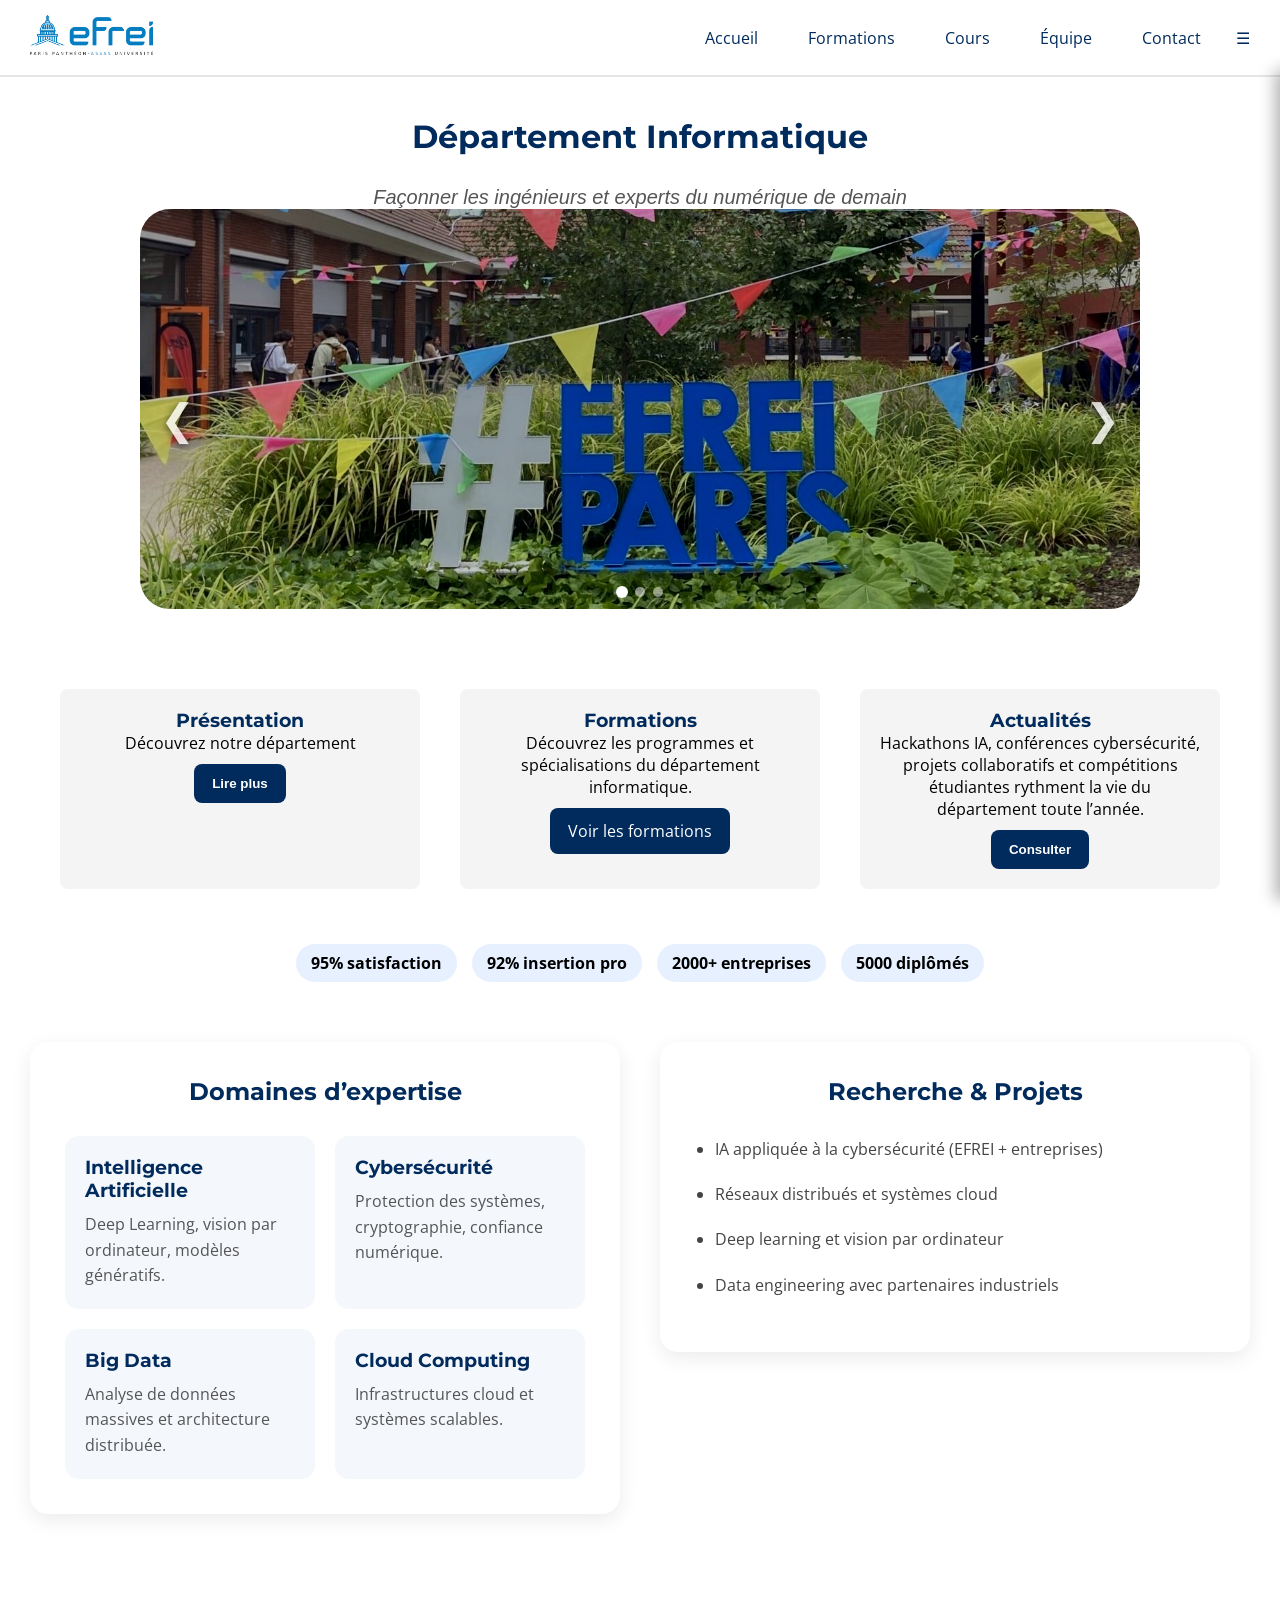
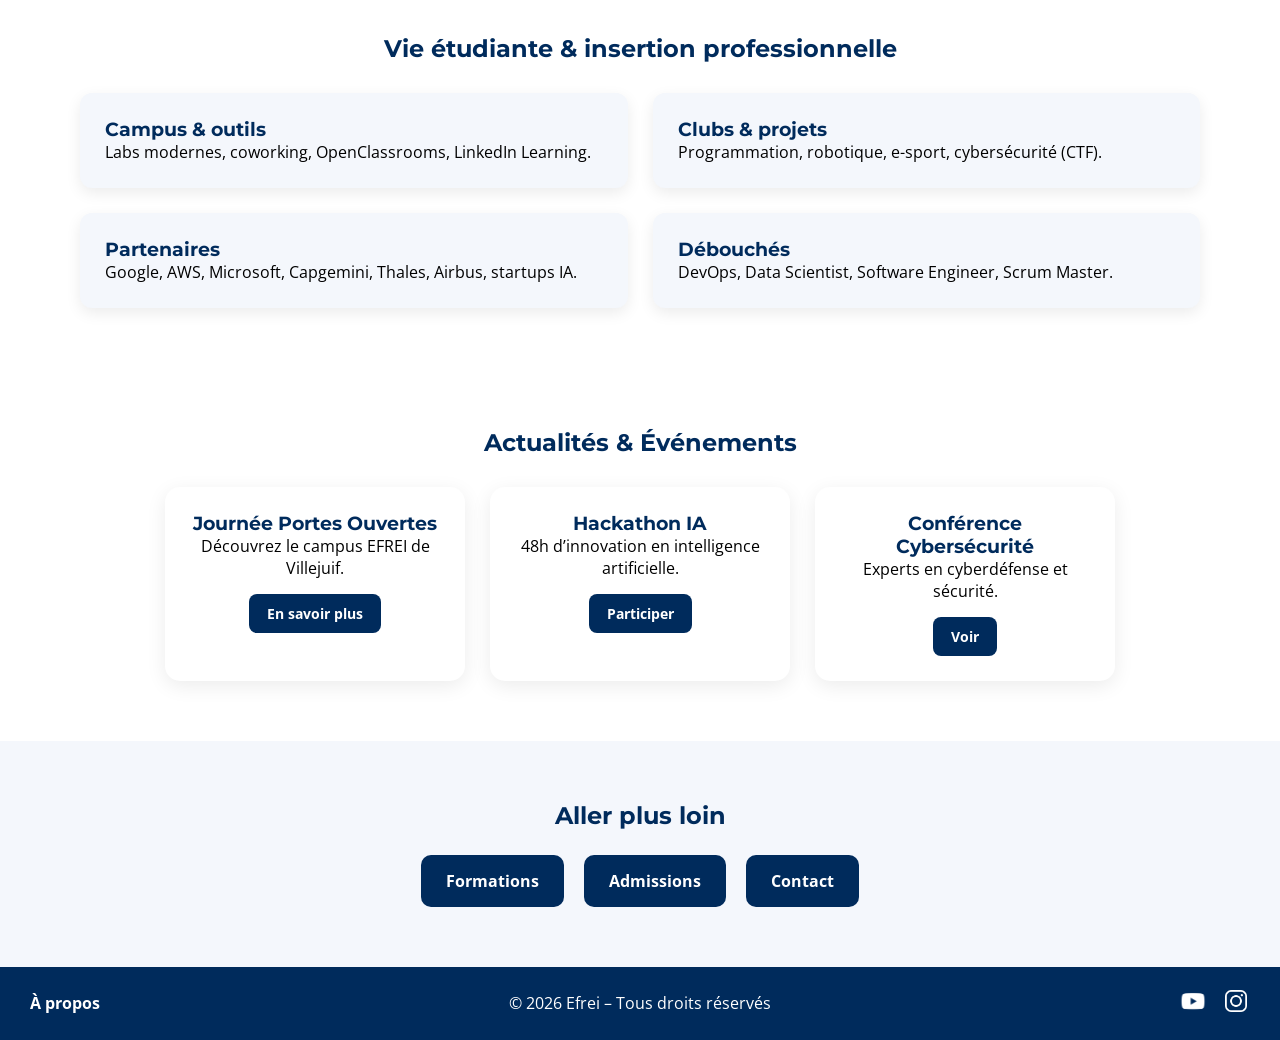
==== commit 93f10022: "dernières petites retouches sur les liens vers les pages" ====
--- a/sitewebEfrei/accueil.html
+++ b/sitewebEfrei/accueil.html
@@ -77,24 +77,23 @@
 
     <div class="card">
         <h3>Formations</h3>
-        <p>Voir les programmes</p>
-        <button class="open-popup"
-            data-name="Formations"
-            data-subject="Programmes"
-            data-text="Programmation web, bases de données, réseaux, IA et systèmes embarqués."
-            data-link="formations.html">
-            Voir
-        </button>
+        <p>Découvrez les programmes et spécialisations du département informatique.</p>
+
+        <a href="formations.html" class="card-link-btn">
+            Voir les formations
+        </a>
     </div>
 
     <div class="card">
         <h3>Actualités</h3>
-        <p>Dernières infos</p>
+        <p>Hackathons IA, conférences cybersécurité, projets collaboratifs et compétitions étudiantes rythment la vie du département toute l’année.</p>
+
         <button class="open-popup"
             data-name="Actualités"
-            data-subject="Événements"
-            data-text="Hackathons, conférences et projets étudiants."
-        >
+            data-subject="Événements & Projets"
+
+            data-text="Les étudiants participent à des projets pédagogiques concrets en partenariat avec des entreprises du numérique. Hackathons, ateliers d’innovation, développement d’applications, cybersécurité, intelligence artificielle et compétitions techniques permettent de travailler sur des problématiques réelles tout en développant des compétences professionnelles et collaboratives.">
+            
             Consulter
         </button>
     </div>
@@ -225,7 +224,7 @@
 
     <div class="quick-buttons">
         <a href="formations.html" class="quick-btn">Formations</a>
-        <a href="https://www.efrei.fr/parcoursup/" class="quick-btn">Admissions</a>
+        <a href="contact.html#admission" class="quick-btn">Admissions</a>
         <a href="contact.html" class="quick-btn">Contact</a>
     </div>
 
--- a/css/style.css
+++ b/css/style.css
@@ -666,21 +666,6 @@
     text-align: center;
 }
 
-
-/* PAGE CONTACT - LAYOUT GLOBAL */
-.contact-container {
-    display: flex;
-    justify-content: center;
-    align-items: flex-start;
-    gap: 40px;
-
-    padding: 40px 20px;
-
-    width: 100%;
-    max-width: 1400px; /* 🔥 plus large */
-    margin: auto;
-}
-
 /* FORMULAIRE PLUS LARGE */
 .contact-card {
     flex: 3;
@@ -724,19 +709,6 @@
     gap: 10px;
 }
 
-/* RESPONSIVE */
-@media (max-width: 900px) {
-    .contact-container {
-        flex-direction: column;
-        align-items: center;
-    }
-
-    .contact-card,
-    .contact-info {
-        width: 100%;
-        max-width: 100%;
-    }
-}
 
 .contact-card h1 {
     margin-bottom: 10px;
@@ -1348,17 +1320,6 @@
     }
 }
 
-.contact-container {
-    display: flex;
-    justify-content: center;
-    align-items: flex-start;
-    gap: 40px;
-
-    padding: 60px 20px;
-
-    max-width: 1400px;
-    margin: auto;
-}
 
 /* FORMULAIRE (GAUCHE) */
 .contact-card {
@@ -1445,17 +1406,7 @@
     margin-bottom: 10px;
 }
 
-/* RESPONSIVE */
-@media (max-width: 900px) {
-    .contact-container {
-        flex-direction: column;
-    }
-
-    .contact-card,
-    .contact-info {
-        width: 100%;
-    }
-}
+
 
 .contact-header {
     text-align: center;
@@ -1682,4 +1633,30 @@
 
 .contact-container {
     margin-bottom: 40px;
+}
+
+.card-link-btn {
+    display: inline-block;
+    margin-top: 10px;
+    padding: 12px 18px;
+
+    background: var(--blue-dark);
+    color: white;
+
+    border: none;
+    border-radius: 8px;
+
+    text-decoration: none;
+
+    font: inherit;
+    font-weight: normal;
+
+    cursor: pointer;
+    transition: 0.3s ease;
+}
+
+.card-link-btn:hover {
+    transform: scale(1.05);
+    background: #81ECEC;
+    color: #002b5c;
 }
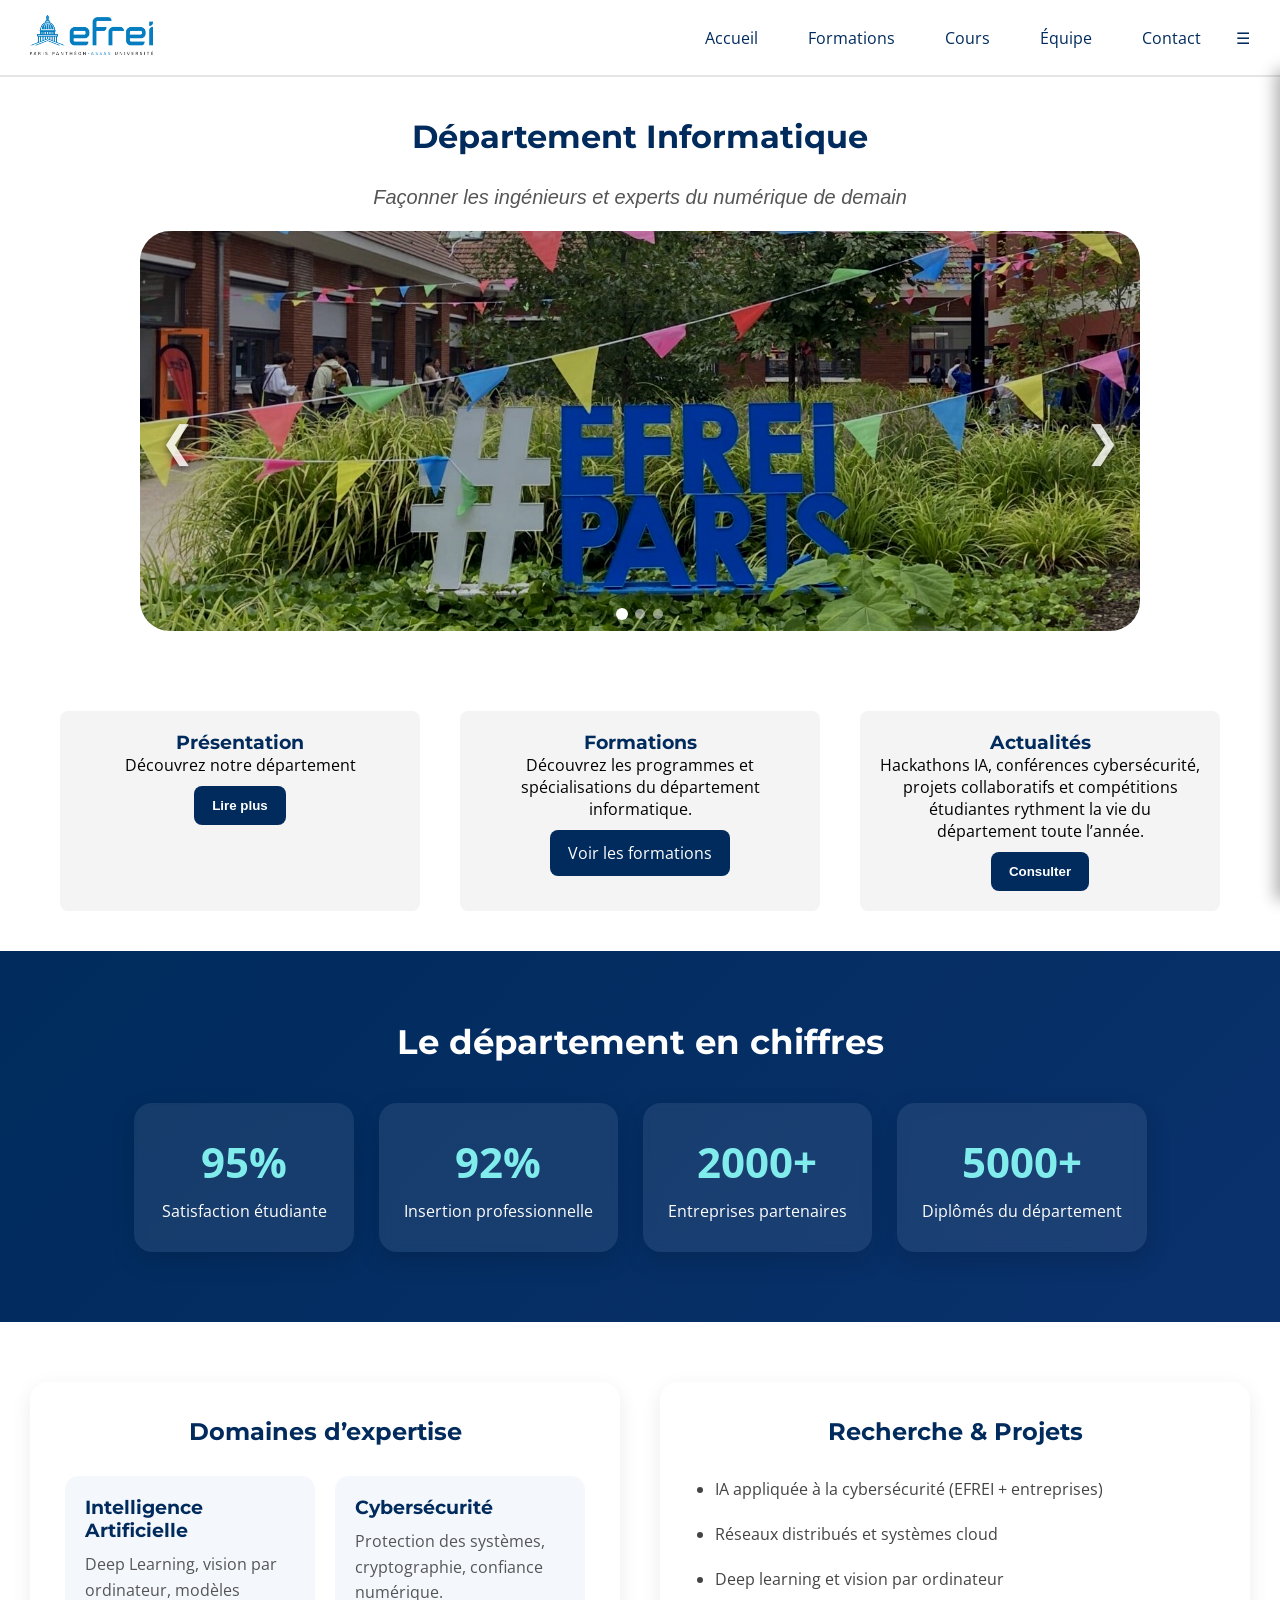
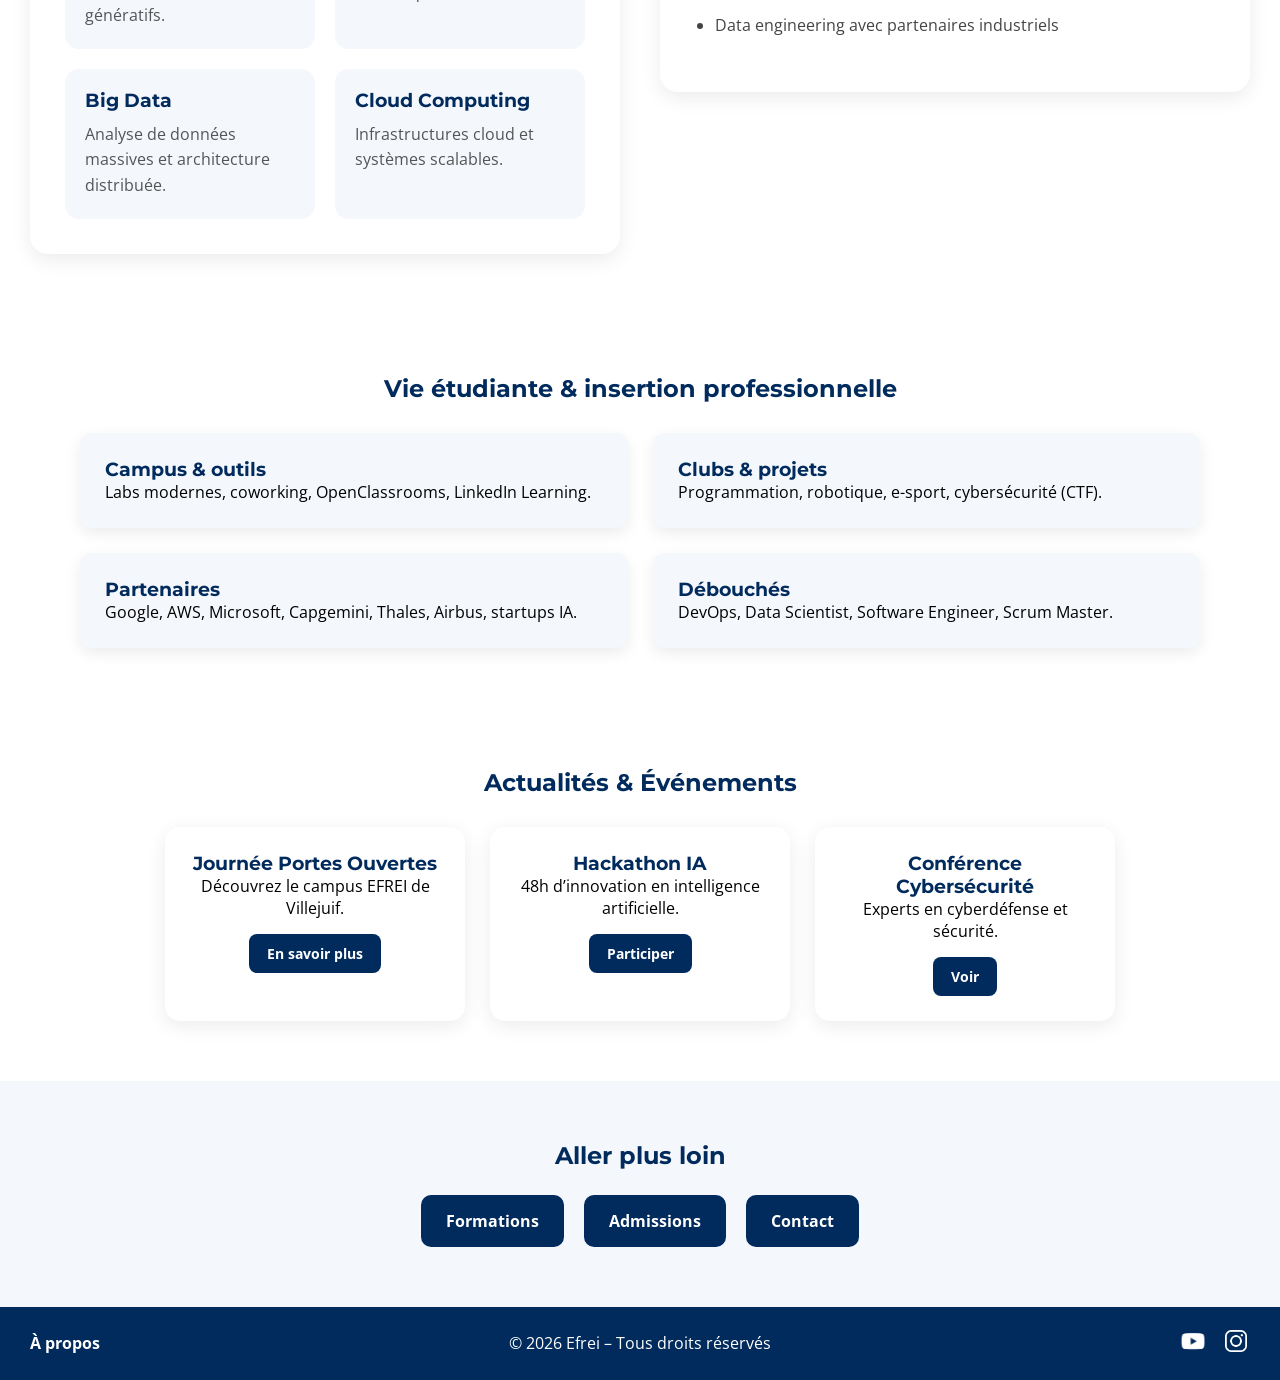
==== commit 6d1f6986: "Modifications pour que les fichiers soient w3 responsives" ====
--- a/sitewebEfrei/accueil.html
+++ b/sitewebEfrei/accueil.html
@@ -46,14 +46,15 @@
 <section class="hero">
     <h1>Département Informatique</h1>
     <h2>Façonner les ingénieurs et experts du numérique de demain</h2>
+    <br>
 
     <div class="carousel">
         <button class="prev">&#10094;</button>
 
         <div class="slides">
-            <img src="../images/slide1.jpg" class="active">
-            <img src="../images/slide2.webp">
-            <img src="../images/slide3.jpg">
+            <img src="../images/slide1.jpg" class="active" alt="Campus EFREI">
+            <img src="../images/slide2.webp" alt="Étudiants en informatique">
+            <img src="../images/slide3.jpg" alt="Salle de cours informatique">
         </div>
 
         <div class="dots"></div>
@@ -102,10 +103,31 @@
 
 <!-- STATS -->
 <section class="stats">
-    <div>95% satisfaction</div>
-    <div>92% insertion pro</div>
-    <div>2000+ entreprises</div>
-    <div>5000 diplômés</div>
+    <h2 class="stats-title">Le département en chiffres</h2>
+
+    <div class="stats-container">
+
+        <div class="stat-card">
+            <span class="stat-number">95%</span>
+            <p>Satisfaction étudiante</p>
+        </div>
+
+        <div class="stat-card">
+            <span class="stat-number">92%</span>
+            <p>Insertion professionnelle</p>
+        </div>
+
+        <div class="stat-card">
+            <span class="stat-number">2000+</span>
+            <p>Entreprises partenaires</p>
+        </div>
+
+        <div class="stat-card">
+            <span class="stat-number">5000+</span>
+            <p>Diplômés du département</p>
+        </div>
+
+    </div>
 </section>
 
 <!-- EXPERTISE + RECHERCHE -->
@@ -237,7 +259,7 @@
     <div class="popup-content">
         <span class="close">&times;</span>
 
-        <h2 id="popup-name"></h2>
+        <h2 id="popup-name">Informations</h2>
         <p class="popup-subject" id="popup-subject"></p>
         <p id="popup-text"></p>
 
@@ -255,11 +277,11 @@
 
     <div class="socials">
         <a href="https://www.youtube.com/efrei" target="_blank">
-            <img src="../images/youtube.png">
+            <img src="../images/youtube.png" alt="YouTube">
         </a>
 
         <a href="https://www.instagram.com/efrei_paris/" target="_blank">
-            <img src="../images/instagram.png">
+            <img src="../images/instagram.png" alt="Instagram">
         </a>
     </div>
 
--- a/css/style.css
+++ b/css/style.css
@@ -847,19 +847,56 @@
     font-weight: bold;
     color: #0f3663;
 }
-
 .stats {
+    padding: 70px 20px;
+    background: linear-gradient(135deg, #002b5c, #0A316C);
+    text-align: center;
+    color: white;
+}
+
+.stats-title {
+    font-size: 34px;
+    margin-bottom: 40px;
+    color: white;
+}
+
+.stats-container {
     display: flex;
     justify-content: center;
-    gap: 15px;
-    margin-top: 15px;
-}
-
-.stats div {
-    background: #e6f0ff;
-    padding: 8px 15px;
-    border-radius: 20px;
+    gap: 25px;
+    flex-wrap: wrap;
+}
+
+.stat-card {
+    background: rgba(255,255,255,0.08);
+    backdrop-filter: blur(6px);
+
+    padding: 30px 25px;
+    border-radius: 18px;
+
+    min-width: 220px;
+
+    box-shadow: 0 8px 25px rgba(0,0,0,0.15);
+
+    transition: 0.3s ease;
+}
+
+.stat-card:hover {
+    transform: translateY(-8px);
+    background: rgba(255,255,255,0.15);
+}
+
+.stat-number {
+    display: block;
+    font-size: 42px;
     font-weight: bold;
+    margin-bottom: 10px;
+    color: #81ECEC;
+}
+
+.stat-card p {
+    font-size: 16px;
+    color: white;
 }
 
 .resume {
@@ -1659,4 +1696,22 @@
     transform: scale(1.05);
     background: #81ECEC;
     color: #002b5c;
+}
+
+.visually-hidden {
+    position: absolute;
+    width: 1px;
+    height: 1px;
+    padding: 0;
+    margin: -1px;
+    overflow: hidden;
+    clip: rect(0,0,0,0);
+    border: 0;
+}
+
+.map-container iframe {
+    width: 100%;
+    border: 0;
+    border-radius: 12px;
+    margin-top: 15px;
 }
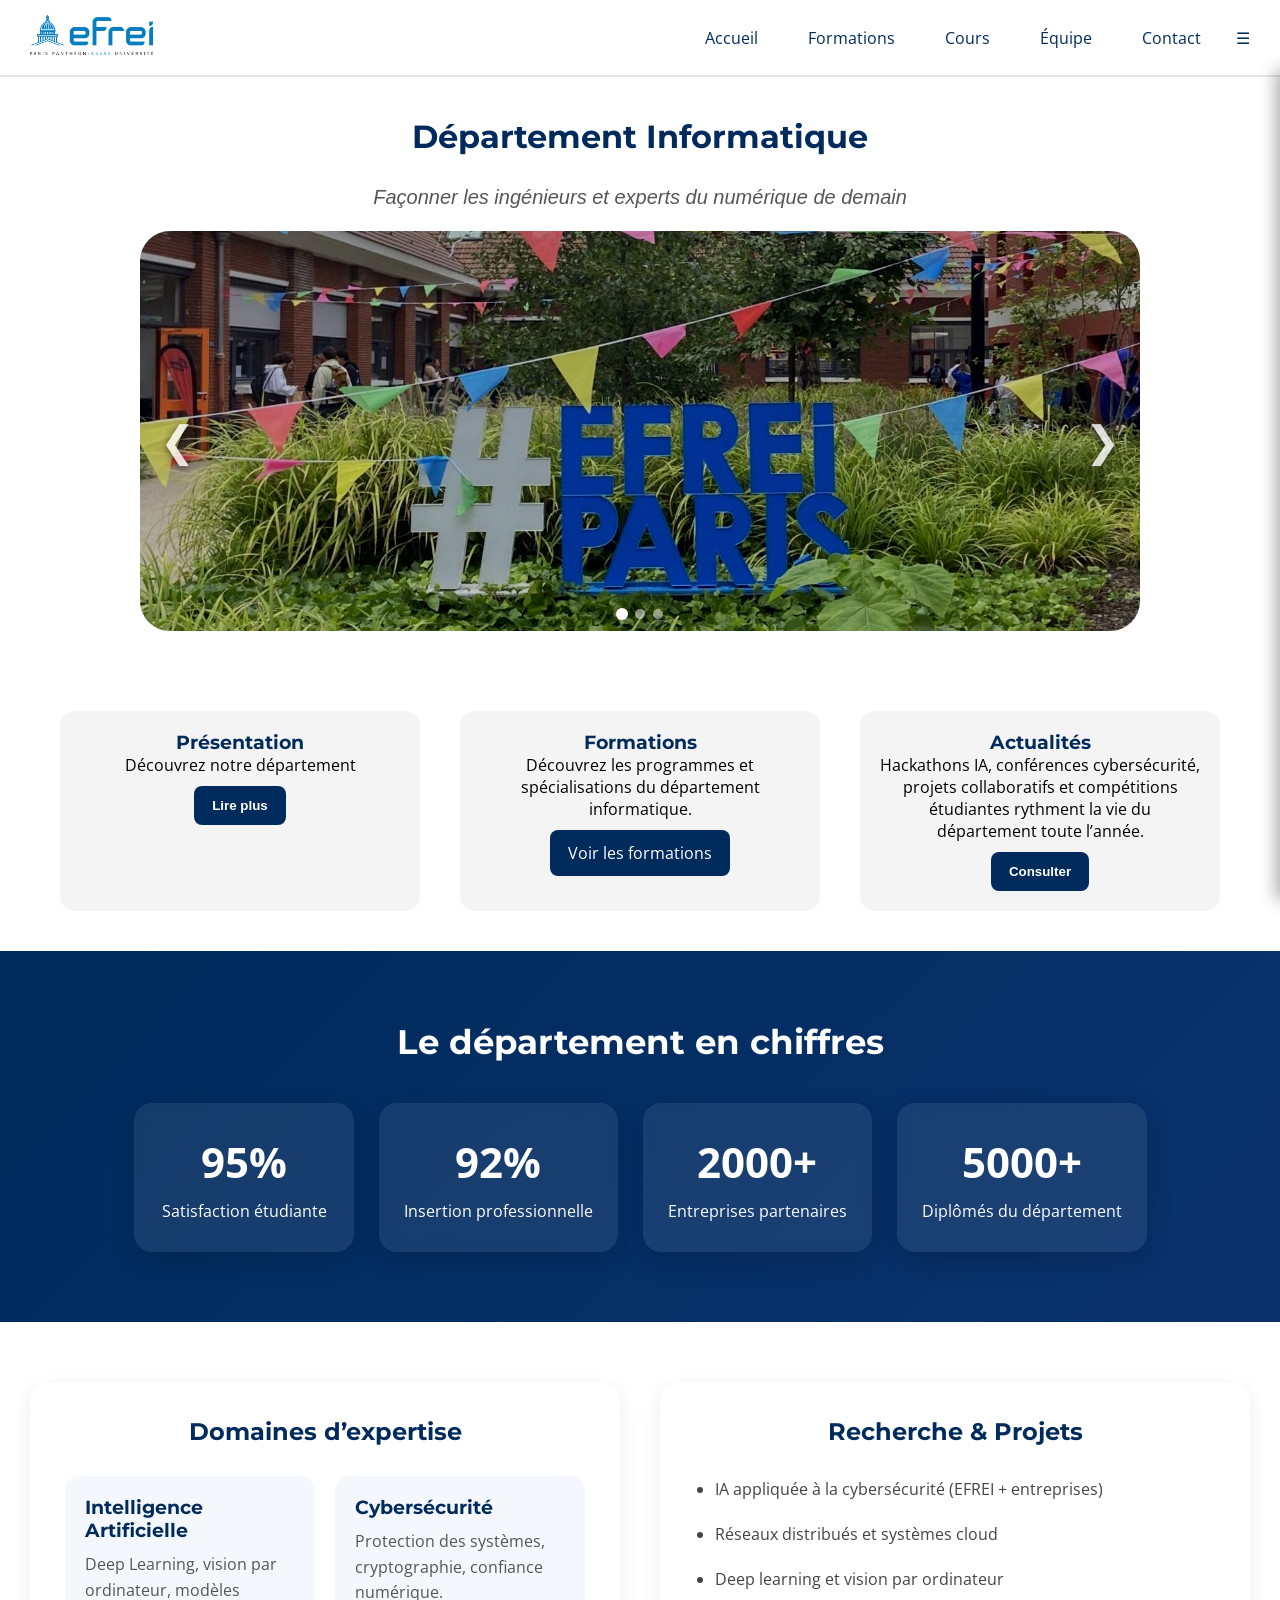
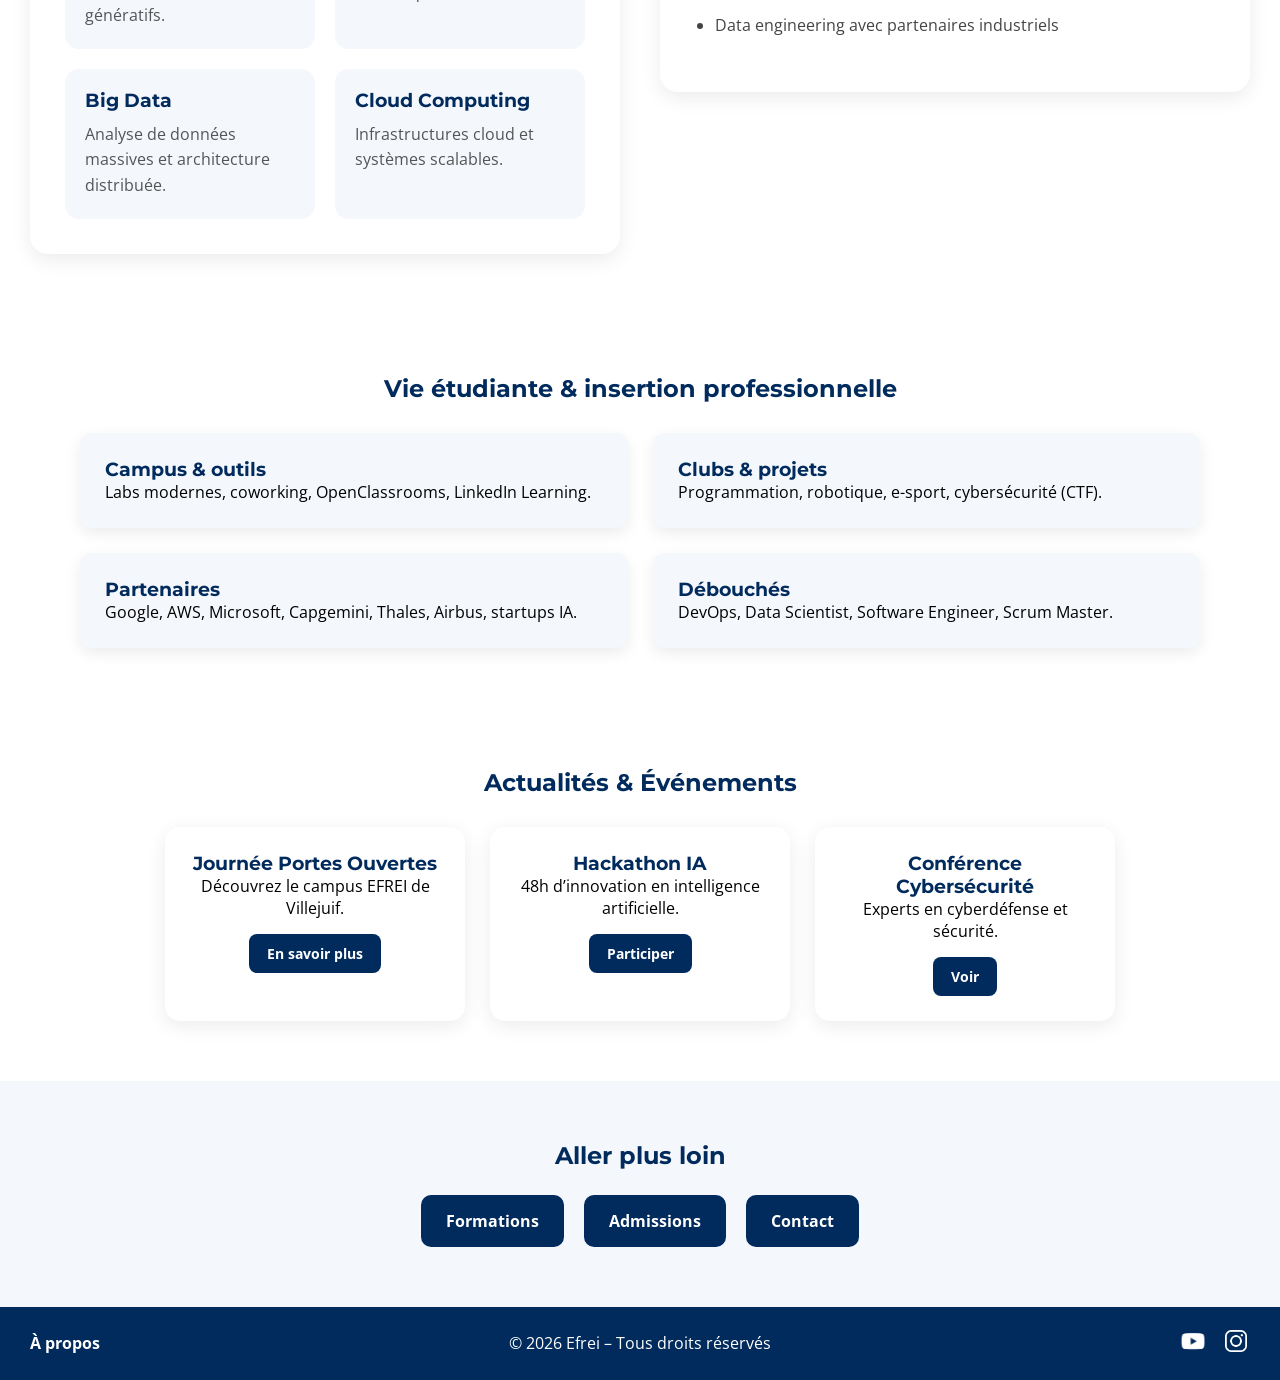
==== commit baf882b6: "final change" ====
--- a/sitewebEfrei/accueil.html
+++ b/sitewebEfrei/accueil.html
@@ -42,7 +42,6 @@
 
 <main>
 
-<!-- HERO -->
 <section class="hero">
     <h1>Département Informatique</h1>
     <h2>Façonner les ingénieurs et experts du numérique de demain</h2>
@@ -62,7 +61,6 @@
     </div>
 </section>
 
-<!-- CARDS -->
 <section class="cards">
 
     <div class="card">
@@ -101,7 +99,6 @@
 
 </section>
 
-<!-- STATS -->
 <section class="stats">
     <h2 class="stats-title">Le département en chiffres</h2>
 
@@ -130,7 +127,6 @@
     </div>
 </section>
 
-<!-- EXPERTISE + RECHERCHE -->
 <section class="research-container">
 
     <div class="expertise">
@@ -175,7 +171,6 @@
 
 </section>
 
-<!-- VIE ÉTUDIANTE + PARTENARIATS + CARRIÈRES (fusion propre) -->
 <section class="campus-life">
 
     <h2>Vie étudiante & insertion professionnelle</h2>
@@ -206,7 +201,6 @@
 
 </section>
 
-<!-- ACTUALITÉS -->
 <section class="news-section">
 
     <h2>Actualités & Événements</h2>
@@ -239,7 +233,6 @@
 
 </section>
 
-<!-- CTA -->
 <section class="quick-links">
 
     <h2>Aller plus loin</h2>
@@ -254,7 +247,6 @@
 
 </main>
 
-<!-- POPUP -->
 <div id="popup" class="popup">
     <div class="popup-content">
         <span class="close">&times;</span>
--- a/css/style.css
+++ b/css/style.css
@@ -163,7 +163,7 @@
 padding: 20px;
 background: #f4f4f4;
 text-align: center;
-border-radius: 8px;
+border-radius: 15px;
 }
 
 button {
@@ -179,10 +179,6 @@
 .courses {
 display: flex;
 padding: 40px;
-}
-
-.courses div {
-width: 50%;
 }
 
 .team {
@@ -666,7 +662,6 @@
     text-align: center;
 }
 
-/* FORMULAIRE PLUS LARGE */
 .contact-card {
     flex: 3;
     background: white;
@@ -675,34 +670,33 @@
     border-radius: 15px;
     box-shadow: 0 5px 20px rgba(0,0,0,0.1);
 
-    max-width: 800px; /* 🔥 évite qu’il soit trop étiré verticalement */
-}
-
-/* INFO PLUS PETITE */
+    max-width: 800px; /
+}
+
+
 .contact-info {
     flex: 1;
     padding: 30px;
 }
 
-/* INPUTS */
+
 .contact-card input {
     width: 100%;
 }
 
-/* 🔥 TEXTAREA PLUS GRAND (IMPORTANT) */
+
 .contact-card textarea {
     width: 100%;
-    min-height: 200px;   /* ⬅️ hauteur augmentée */
-    resize: vertical;    /* utilisateur peut agrandir */
-}
-
-/* BOUTON PLUS PROPRE */
+    min-height: 200px;   
+    resize: vertical;   
+}
+
+
 .contact-card button {
     width: 100%;
     margin-top: 15px;
 }
 
-/* ÉVITE LES CARTES TROP GRANDES VERTICALEMENT */
 .contact-card form {
     display: flex;
     flex-direction: column;
@@ -731,7 +725,7 @@
 
 .about-page {
     padding: 40px 20px;
-    max-width: 1200px; /* 🔥 plus large */
+    max-width: 1200px; 
     margin: auto;
 }
 
@@ -784,7 +778,7 @@
 }
 
 .course.web {
-    background: #81ECEC; /* Cyan technologique */
+    background: #81ECEC;
     color: #002b5c;
 }
 
@@ -794,8 +788,8 @@
 }
 
 .course.reseaux {
-    background: #0A316C; /* Bleu académique */
-    color: white;
+    background: #6390d3; 
+    color: black;
 }
 
 .course.projet {
@@ -804,7 +798,7 @@
 }
 
 .course.libre {
-    background: #FDCB6E; /* Jaune électrique */
+    background: #FDCB6E;
     color: #4a3200;
 }
 
@@ -891,7 +885,7 @@
     font-size: 42px;
     font-weight: bold;
     margin-bottom: 10px;
-    color: #81ECEC;
+    color: var(--white);
 }
 
 .stat-card p {
@@ -1010,10 +1004,6 @@
     color: #333;
 }
 
-/* =========================
-   PAGE FORMATIONS
-========================= */
-
 .formations-page {
     padding: 40px 20px;
     max-width: 1400px;
@@ -1121,10 +1111,6 @@
 
 }
 
-/* =========================
-   EXPERTISE + RECHERCHE
-========================= */
-
 .research-container {
     display: flex;
     gap: 40px;
@@ -1157,7 +1143,7 @@
     color: #002b5c;
 }
 
-/* GRID EXPERTISE */
+
 .expertise-grid {
     display: grid;
     grid-template-columns: repeat(2, 1fr);
@@ -1187,7 +1173,6 @@
     line-height: 1.6;
 }
 
-/* RECHERCHE */
 .research ul {
     padding-left: 20px;
 }
@@ -1198,7 +1183,6 @@
     line-height: 1.7;
 }
 
-/* RESPONSIVE */
 @media (max-width: 900px) {
 
     .research-container {
@@ -1210,10 +1194,6 @@
     }
 
 }
-
-/* =========================
-   VIE ÉTUDIANTE + PARTENARIATS
-========================= */
 
 .campus-life,
 .partnerships {
@@ -1229,7 +1209,6 @@
     margin-bottom: 30px;
 }
 
-/* 🔥 GRILLE VIE ÉTUDIANTE */
 .campus-grid {
     display: grid;
     grid-template-columns: repeat(2, 1fr);
@@ -1249,10 +1228,6 @@
 }
 
 
-/* =========================
-   PARTENARIATS 
-========================= */
-
 .partnerships {
     padding: 60px 40px;
     max-width: 1100px;
@@ -1273,14 +1248,12 @@
     line-height: 1.6;
 }
 
-/* GRILLE */
 .partners-grid {
     display: grid;
     grid-template-columns: repeat(3, 1fr);
     gap: 25px;
 }
 
-/* CARTE */
 .partner-card {
     background: white;
     padding: 25px;
@@ -1304,7 +1277,6 @@
     font-weight: 500;
 }
 
-/* RESPONSIVE */
 @media (max-width: 900px) {
     .partners-grid {
         grid-template-columns: 1fr;
@@ -1357,8 +1329,6 @@
     }
 }
 
-
-/* FORMULAIRE (GAUCHE) */
 .contact-card {
     flex: 2;
     background: white;
@@ -1368,19 +1338,19 @@
     box-shadow: 0 5px 20px rgba(0,0,0,0.1);
 }
 
-/* TITRE */
+
 .contact-card h1 {
     color: #002b5c;
     margin-bottom: 10px;
 }
 
-/* SUBTITLE */
+
 .subtitle {
     margin-bottom: 20px;
     color: #666;
 }
 
-/* FORM */
+
 .contact-card form {
     display: flex;
     flex-direction: column;
@@ -1404,7 +1374,6 @@
     resize: vertical;
 }
 
-/* BOUTON */
 .contact-card button {
     margin-top: 15px;
     padding: 12px;
@@ -1415,7 +1384,6 @@
     cursor: pointer;
 }
 
-/* DROITE INFOS */
 .contact-info {
     flex: 1;
     padding: 20px;
@@ -1444,7 +1412,6 @@
 }
 
 
-
 .contact-header {
     text-align: center;
     padding: 60px 20px 20px 20px;
@@ -1463,7 +1430,6 @@
     line-height: 1.6;
 }
 
-/* LAYOUT GLOBAL */
 .contact-container {
     display: flex;
     gap: 40px;
@@ -1475,7 +1441,6 @@
     padding: 0 20px;
 }
 
-/* FORM */
 .contact-card {
     flex: 2;
     background: white;
@@ -1526,7 +1491,6 @@
     cursor: pointer;
 }
 
-/* INFOS */
 .contact-info {
     flex: 1;
 }
@@ -1553,7 +1517,7 @@
     line-height: 1.6;
 }
 
-/* MAP PLACEHOLDER */
+
 .map-placeholder {
     margin-top: 10px;
     height: 150px;
@@ -1636,7 +1600,6 @@
     padding: 0 20px;
 }
 
-/* Le dernier bloc (plan d'accès) prend toute la largeur */
 .contact-info-bottom .info-box:last-child {
     grid-column: 1 / -1;
 }
@@ -1714,4 +1677,173 @@
     border: 0;
     border-radius: 12px;
     margin-top: 15px;
-}+}
+
+.today-badge {
+    display: inline-block;
+    padding: 10px 18px;
+    background: rgba(129,236,236,0.15);
+    border: 1px solid rgba(129,236,236,0.4);
+    border-radius: 30px;
+    color: var(--blue-light);
+    font-weight: bold;
+    margin-top: 20px;
+}
+
+.planning-layout {
+    display: flex;
+    align-items: flex-start;
+    gap: 30px;
+    margin-top: 30px;
+}
+.planning-stats {
+    display: flex;
+    flex-direction: column;
+    gap: 15px;
+    width: 220px;
+    flex-shrink: 0;
+}
+.planning-stats .stat-card {
+    min-width: unset;
+    width: 100%;
+    padding: 18px 15px;
+    border-radius: 14px;
+    background: linear-gradient(135deg, #81ECEC, #0A316C);
+    color : white;
+    display: flex;
+    flex-direction: column;
+    justify-content: center;
+    align-items: center;
+    text-align: center;
+}
+
+.planning-stats .stat-number {
+    font-size: 32px;
+}
+.planning-stats .stat-label {
+    font-size: 15px;
+}
+.planning {
+    flex: 1;
+    margin: 0;
+}
+
+.courses {
+    width: 100%;
+    padding: 40px 20px;
+}
+
+.planning-top {
+    max-width: 1600px;
+    margin: 0 auto;
+}
+
+.planning-header {
+    text-align: center;
+    margin-bottom: 40px;
+}
+
+.planning-header h1 {
+    font-size: 42px;
+    margin-bottom: 15px;
+}
+
+.planning-subtitle {
+    font-size: 18px;
+    color: #666;
+    margin-bottom: 15px;
+}
+
+.info-planning {
+    margin-top: 15px;
+}
+
+.planning-layout {
+    display: flex;
+    justify-content: center;
+    align-items: center;
+    gap: 30px;
+    align-items: stretch;
+}
+
+.planning {
+    flex: 1;
+    max-width: 1200px;
+}
+
+.planning-summary {
+    text-align: center;
+    margin-top: 25px;
+}
+
+@media (max-width: 1200px) {
+
+    .planning-stats {
+        width: 100%;
+        max-width: 700px;
+
+        flex-direction: row;
+        flex-wrap: wrap;
+        justify-content: center;
+    }
+
+    .planning-stats .stat-card {
+        width: 220px;
+    }
+
+    .planning {
+        width: 100%;
+        overflow-x: auto;
+        display: block;
+    }
+}
+
+.planning-summary {
+    display: flex;
+    justify-content: center;
+    gap: 20px;
+    flex-wrap: wrap;
+
+    margin-top: 25px;
+    margin-bottom: 35px;
+}
+
+.summary-item {
+    background: #0A316C;
+    padding: 14px 22px;
+
+    border-radius: 12px;
+
+    box-shadow: 0 5px 15px rgba(0,0,0,0.08);
+
+    color: white;
+    font-size: 15px;
+}
+
+.summary-item strong {
+    color: white;
+}
+
+.planning-stats {
+    display: flex;
+    flex-direction: column;
+    gap: 15px;
+    width: 220px;
+    justify-content: center;
+}
+
+.planning {
+    flex: 1;
+}
+
+@media (max-width: 1200px) {
+    .planning-layout {
+        flex-direction: column;
+        align-items: center;
+    }
+
+    .planning-stats {
+        flex-direction: row;
+        width: auto;
+    }
+}
